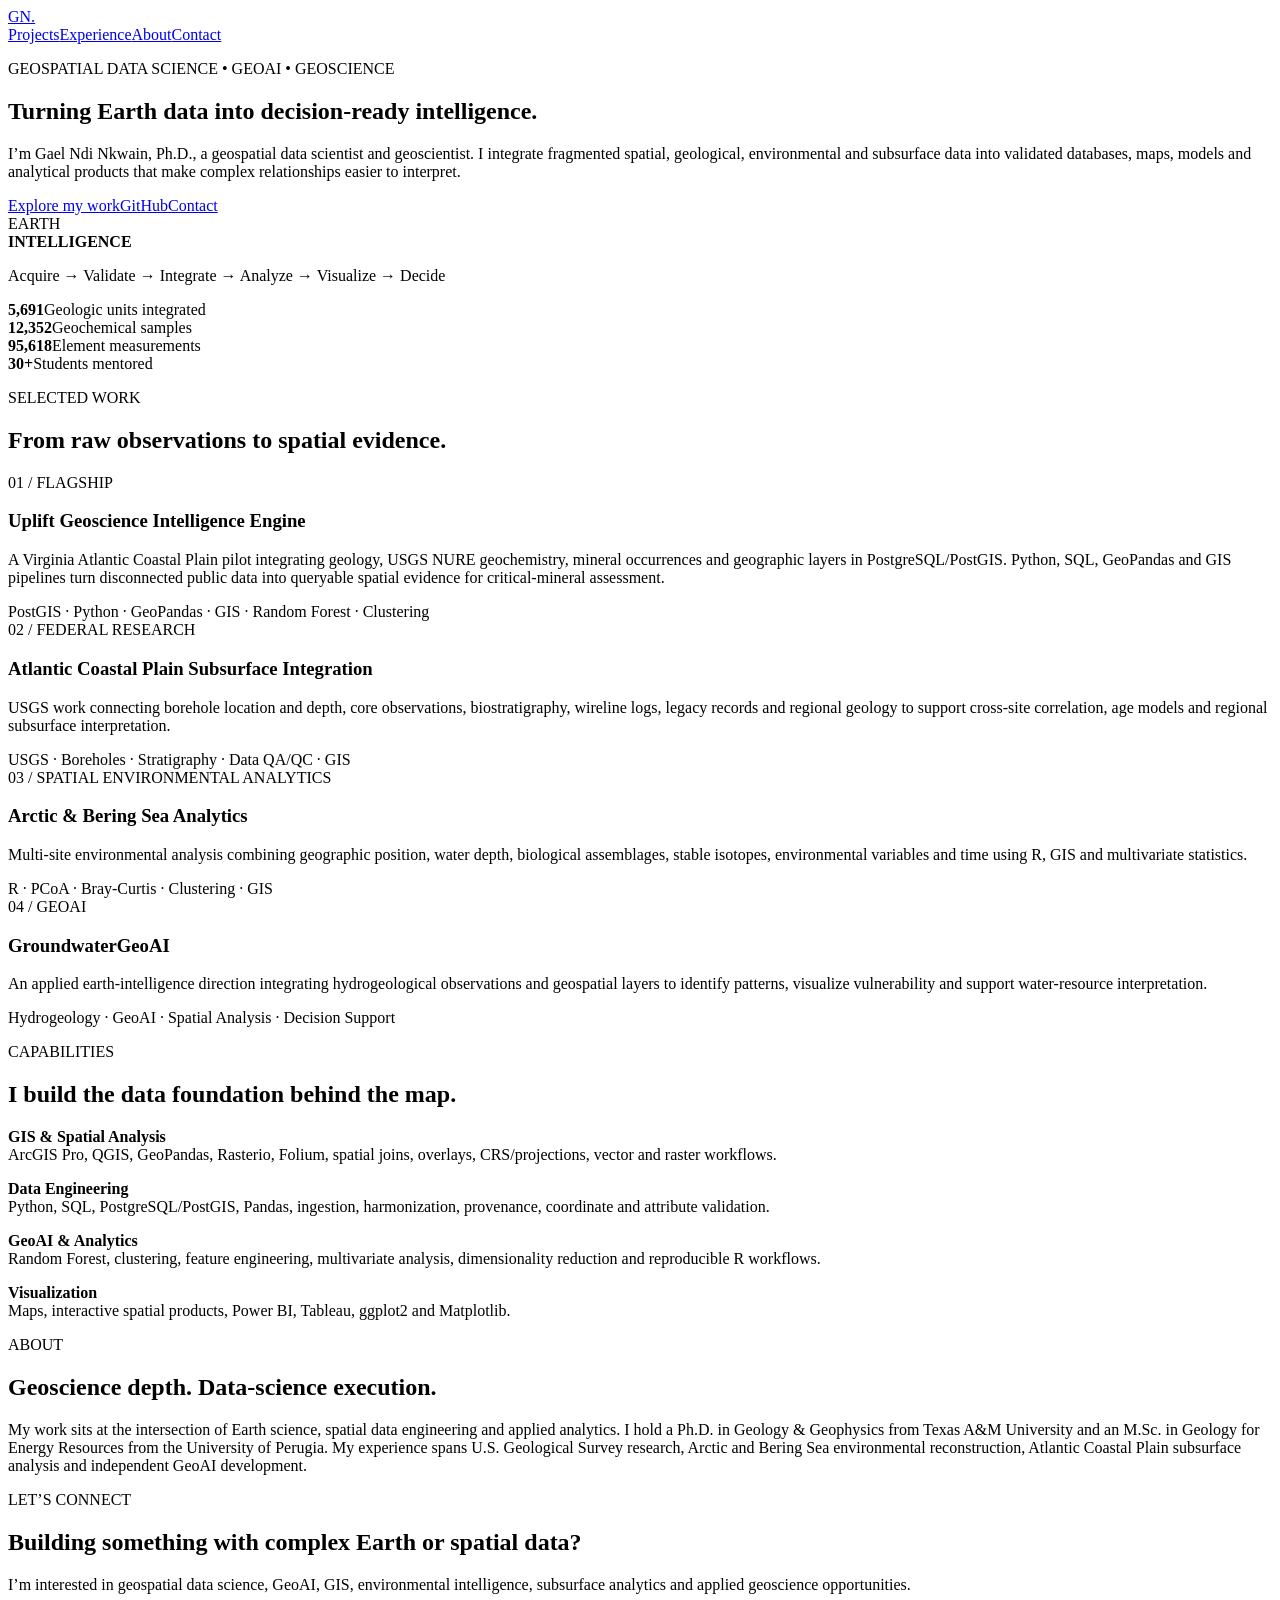
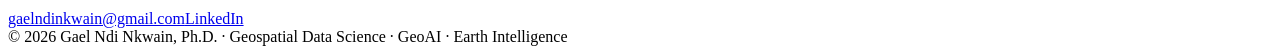
==== index.html @ 8b951610 "Build initial professional portfolio homepage" ====
<!doctype html>
<html lang="en">
<head>
<meta charset="utf-8"><meta name="viewport" content="width=device-width,initial-scale=1">
<title>Gael Ndi Nkwain, Ph.D. | Geospatial Data Science & GeoAI</title>
<meta name="description" content="Professional portfolio of Gael Ndi Nkwain, Ph.D.—Geospatial Data Science, GeoAI, GIS, Geoscience and Earth Intelligence.">
<link rel="stylesheet" href="styles.css">
</head>
<body>
<header class="nav"><a class="brand" href="#top">GN.</a><nav><a href="#projects">Projects</a><a href="#experience">Experience</a><a href="#about">About</a><a href="#contact">Contact</a></nav></header>
<main id="top">
<section class="hero">
<div><p class="eyebrow">GEOSPATIAL DATA SCIENCE • GEOAI • GEOSCIENCE</p><h1>Turning Earth data into <span>decision-ready intelligence.</span></h1>
<p class="lede">I’m Gael Ndi Nkwain, Ph.D., a geospatial data scientist and geoscientist. I integrate fragmented spatial, geological, environmental and subsurface data into validated databases, maps, models and analytical products that make complex relationships easier to interpret.</p>
<div class="actions"><a class="btn primary" href="#projects">Explore my work</a><a class="btn" href="https://github.com/gaelndinkwain-lab">GitHub</a><a class="btn" href="#contact">Contact</a></div></div>
<div class="pipeline"><div class="globe">EARTH<br><b>INTELLIGENCE</b></div><p>Acquire → Validate → Integrate → Analyze → Visualize → Decide</p></div>
</section>
<section class="metrics"><div><strong>5,691</strong><span>Geologic units integrated</span></div><div><strong>12,352</strong><span>Geochemical samples</span></div><div><strong>95,618</strong><span>Element measurements</span></div><div><strong>30+</strong><span>Students mentored</span></div></section>
<section id="projects"><p class="eyebrow">SELECTED WORK</p><h2>From raw observations to spatial evidence.</h2>
<div class="grid">
<article class="card featured"><span>01 / FLAGSHIP</span><h3>Uplift Geoscience Intelligence Engine</h3><p>A Virginia Atlantic Coastal Plain pilot integrating geology, USGS NURE geochemistry, mineral occurrences and geographic layers in PostgreSQL/PostGIS. Python, SQL, GeoPandas and GIS pipelines turn disconnected public data into queryable spatial evidence for critical-mineral assessment.</p><div class="tags">PostGIS · Python · GeoPandas · GIS · Random Forest · Clustering</div></article>
<article class="card"><span>02 / FEDERAL RESEARCH</span><h3>Atlantic Coastal Plain Subsurface Integration</h3><p>USGS work connecting borehole location and depth, core observations, biostratigraphy, wireline logs, legacy records and regional geology to support cross-site correlation, age models and regional subsurface interpretation.</p><div class="tags">USGS · Boreholes · Stratigraphy · Data QA/QC · GIS</div></article>
<article class="card"><span>03 / SPATIAL ENVIRONMENTAL ANALYTICS</span><h3>Arctic & Bering Sea Analytics</h3><p>Multi-site environmental analysis combining geographic position, water depth, biological assemblages, stable isotopes, environmental variables and time using R, GIS and multivariate statistics.</p><div class="tags">R · PCoA · Bray-Curtis · Clustering · GIS</div></article>
<article class="card"><span>04 / GEOAI</span><h3>GroundwaterGeoAI</h3><p>An applied earth-intelligence direction integrating hydrogeological observations and geospatial layers to identify patterns, visualize vulnerability and support water-resource interpretation.</p><div class="tags">Hydrogeology · GeoAI · Spatial Analysis · Decision Support</div></article>
</div></section>
<section id="experience" class="split"><div><p class="eyebrow">CAPABILITIES</p><h2>I build the data foundation behind the map.</h2></div><div class="capabilities"><p><b>GIS & Spatial Analysis</b><br>ArcGIS Pro, QGIS, GeoPandas, Rasterio, Folium, spatial joins, overlays, CRS/projections, vector and raster workflows.</p><p><b>Data Engineering</b><br>Python, SQL, PostgreSQL/PostGIS, Pandas, ingestion, harmonization, provenance, coordinate and attribute validation.</p><p><b>GeoAI & Analytics</b><br>Random Forest, clustering, feature engineering, multivariate analysis, dimensionality reduction and reproducible R workflows.</p><p><b>Visualization</b><br>Maps, interactive spatial products, Power BI, Tableau, ggplot2 and Matplotlib.</p></div></section>
<section id="about" class="about"><p class="eyebrow">ABOUT</p><h2>Geoscience depth. Data-science execution.</h2><p>My work sits at the intersection of Earth science, spatial data engineering and applied analytics. I hold a Ph.D. in Geology & Geophysics from Texas A&M University and an M.Sc. in Geology for Energy Resources from the University of Perugia. My experience spans U.S. Geological Survey research, Arctic and Bering Sea environmental reconstruction, Atlantic Coastal Plain subsurface analysis and independent GeoAI development.</p></section>
<section id="contact" class="contact"><p class="eyebrow">LET’S CONNECT</p><h2>Building something with complex Earth or spatial data?</h2><p>I’m interested in geospatial data science, GeoAI, GIS, environmental intelligence, subsurface analytics and applied geoscience opportunities.</p><div class="actions"><a class="btn primary" href="mailto:gaelndinkwain@gmail.com">gaelndinkwain@gmail.com</a><a class="btn" href="https://www.linkedin.com/in/gael-ndi-nkwain-066335a4">LinkedIn</a></div></section>
</main>
<footer>© 2026 Gael Ndi Nkwain, Ph.D. · Geospatial Data Science · GeoAI · Earth Intelligence</footer>
</body></html>
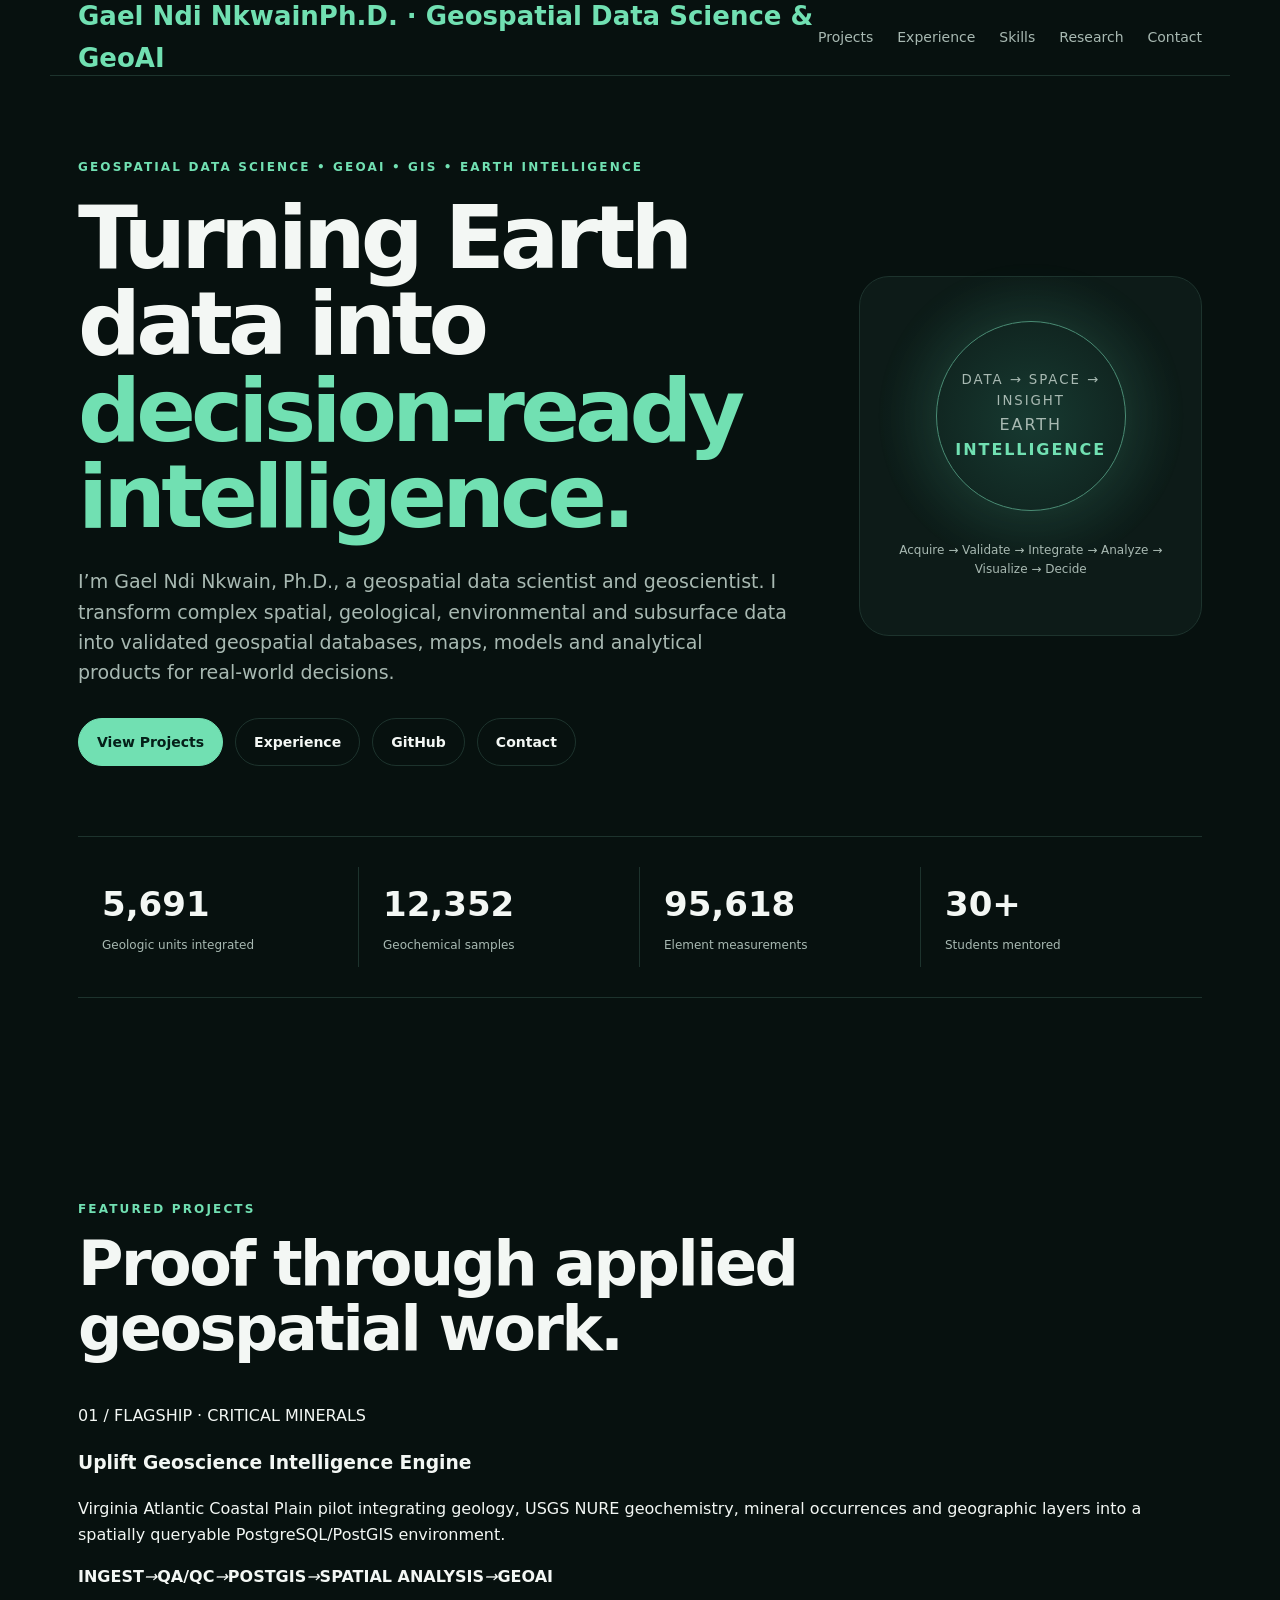
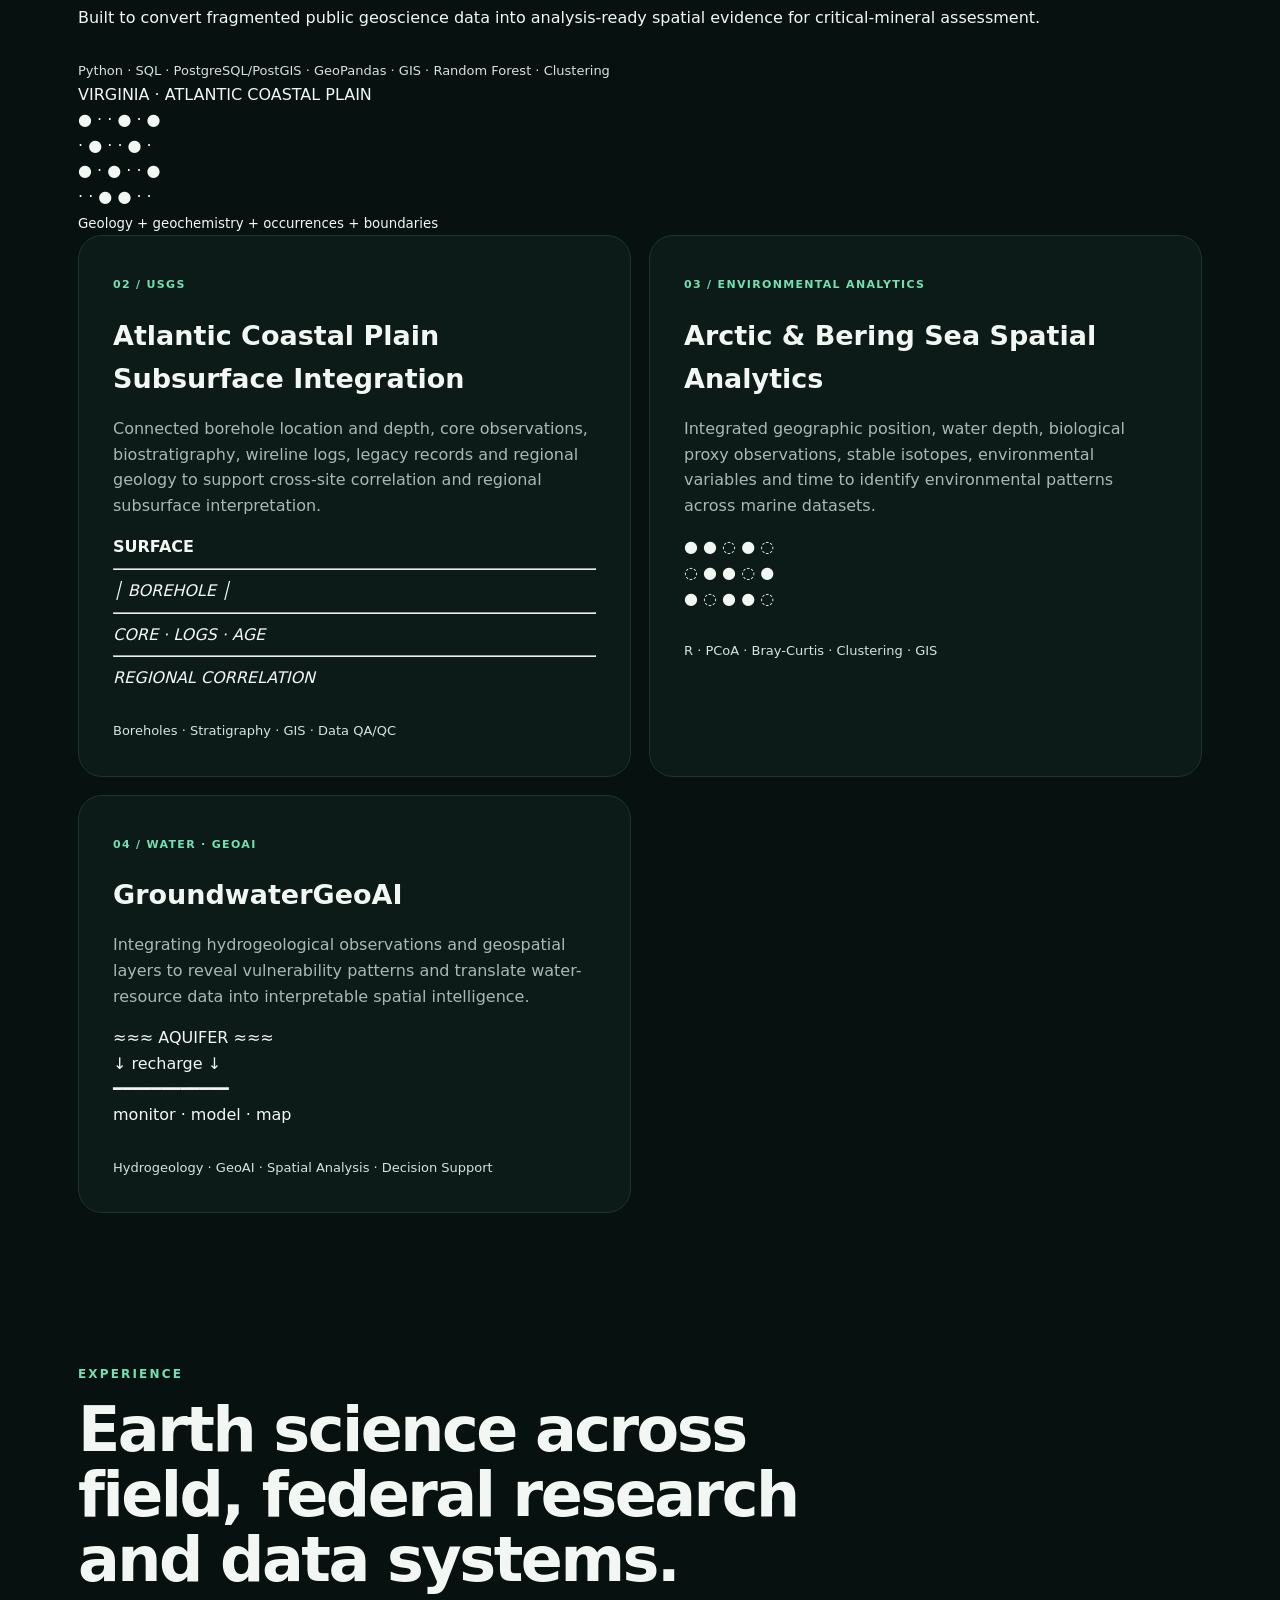
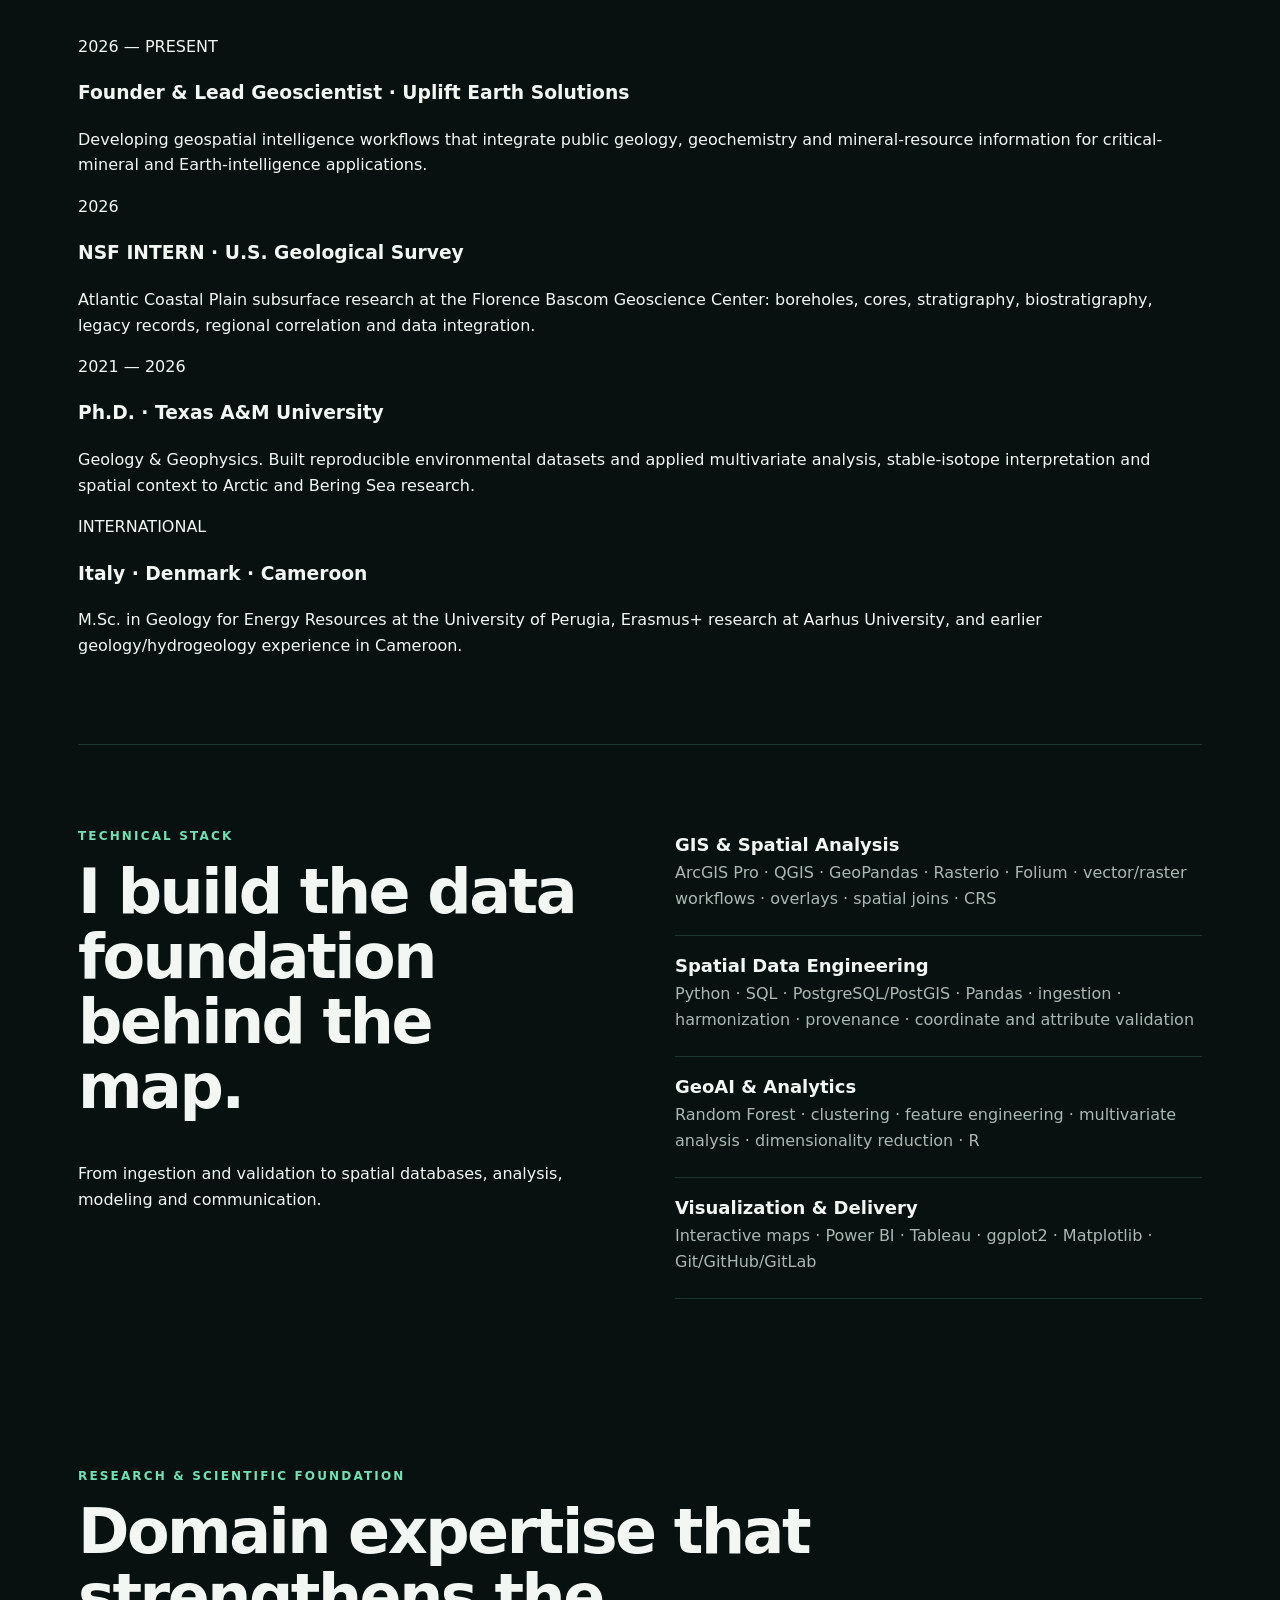
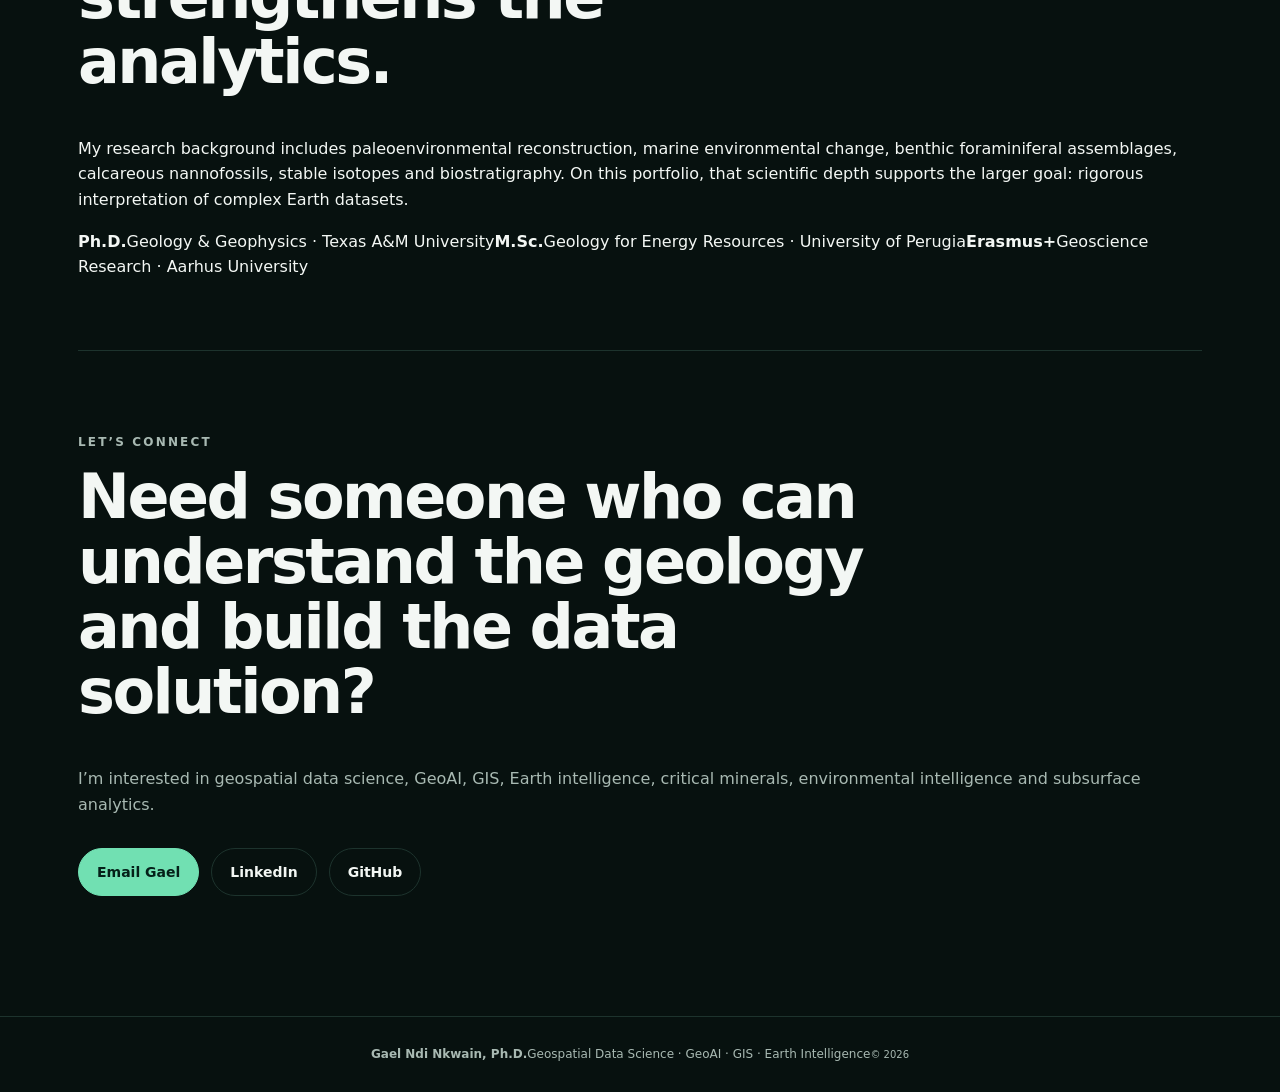
==== commit 3416548e: "Upgrade portfolio with project proof, experience and research sections" ====
--- a/index.html
+++ b/index.html
@@ -3,29 +3,51 @@
 <head>
 <meta charset="utf-8"><meta name="viewport" content="width=device-width,initial-scale=1">
 <title>Gael Ndi Nkwain, Ph.D. | Geospatial Data Science & GeoAI</title>
-<meta name="description" content="Professional portfolio of Gael Ndi Nkwain, Ph.D.—Geospatial Data Science, GeoAI, GIS, Geoscience and Earth Intelligence.">
+<meta name="description" content="Gael Ndi Nkwain, Ph.D. — Geospatial Data Scientist and Geoscientist building GeoAI, GIS, spatial data engineering and Earth-intelligence solutions.">
 <link rel="stylesheet" href="styles.css">
 </head>
 <body>
-<header class="nav"><a class="brand" href="#top">GN.</a><nav><a href="#projects">Projects</a><a href="#experience">Experience</a><a href="#about">About</a><a href="#contact">Contact</a></nav></header>
+<header class="nav">
+<a class="brand" href="#top"><b>Gael Ndi Nkwain</b><span>Ph.D. · Geospatial Data Science & GeoAI</span></a>
+<nav><a href="#projects">Projects</a><a href="#experience">Experience</a><a href="#stack">Skills</a><a href="#research">Research</a><a href="#contact">Contact</a></nav>
+</header>
 <main id="top">
 <section class="hero">
-<div><p class="eyebrow">GEOSPATIAL DATA SCIENCE • GEOAI • GEOSCIENCE</p><h1>Turning Earth data into <span>decision-ready intelligence.</span></h1>
-<p class="lede">I’m Gael Ndi Nkwain, Ph.D., a geospatial data scientist and geoscientist. I integrate fragmented spatial, geological, environmental and subsurface data into validated databases, maps, models and analytical products that make complex relationships easier to interpret.</p>
-<div class="actions"><a class="btn primary" href="#projects">Explore my work</a><a class="btn" href="https://github.com/gaelndinkwain-lab">GitHub</a><a class="btn" href="#contact">Contact</a></div></div>
-<div class="pipeline"><div class="globe">EARTH<br><b>INTELLIGENCE</b></div><p>Acquire → Validate → Integrate → Analyze → Visualize → Decide</p></div>
+<div><p class="eyebrow">GEOSPATIAL DATA SCIENCE • GEOAI • GIS • EARTH INTELLIGENCE</p>
+<h1>Turning Earth data into <span>decision-ready intelligence.</span></h1>
+<p class="lede">I’m Gael Ndi Nkwain, Ph.D., a geospatial data scientist and geoscientist. I transform complex spatial, geological, environmental and subsurface data into validated geospatial databases, maps, models and analytical products for real-world decisions.</p>
+<div class="actions"><a class="btn primary" href="#projects">View Projects</a><a class="btn" href="#experience">Experience</a><a class="btn" href="https://github.com/gaelndinkwain-lab">GitHub</a><a class="btn" href="#contact">Contact</a></div>
+</div>
+<div class="pipeline"><div class="globe"><small>DATA → SPACE → INSIGHT</small>EARTH<br><b>INTELLIGENCE</b></div><p>Acquire → Validate → Integrate → Analyze → Visualize → Decide</p></div>
 </section>
 <section class="metrics"><div><strong>5,691</strong><span>Geologic units integrated</span></div><div><strong>12,352</strong><span>Geochemical samples</span></div><div><strong>95,618</strong><span>Element measurements</span></div><div><strong>30+</strong><span>Students mentored</span></div></section>
-<section id="projects"><p class="eyebrow">SELECTED WORK</p><h2>From raw observations to spatial evidence.</h2>
-<div class="grid">
-<article class="card featured"><span>01 / FLAGSHIP</span><h3>Uplift Geoscience Intelligence Engine</h3><p>A Virginia Atlantic Coastal Plain pilot integrating geology, USGS NURE geochemistry, mineral occurrences and geographic layers in PostgreSQL/PostGIS. Python, SQL, GeoPandas and GIS pipelines turn disconnected public data into queryable spatial evidence for critical-mineral assessment.</p><div class="tags">PostGIS · Python · GeoPandas · GIS · Random Forest · Clustering</div></article>
-<article class="card"><span>02 / FEDERAL RESEARCH</span><h3>Atlantic Coastal Plain Subsurface Integration</h3><p>USGS work connecting borehole location and depth, core observations, biostratigraphy, wireline logs, legacy records and regional geology to support cross-site correlation, age models and regional subsurface interpretation.</p><div class="tags">USGS · Boreholes · Stratigraphy · Data QA/QC · GIS</div></article>
-<article class="card"><span>03 / SPATIAL ENVIRONMENTAL ANALYTICS</span><h3>Arctic & Bering Sea Analytics</h3><p>Multi-site environmental analysis combining geographic position, water depth, biological assemblages, stable isotopes, environmental variables and time using R, GIS and multivariate statistics.</p><div class="tags">R · PCoA · Bray-Curtis · Clustering · GIS</div></article>
-<article class="card"><span>04 / GEOAI</span><h3>GroundwaterGeoAI</h3><p>An applied earth-intelligence direction integrating hydrogeological observations and geospatial layers to identify patterns, visualize vulnerability and support water-resource interpretation.</p><div class="tags">Hydrogeology · GeoAI · Spatial Analysis · Decision Support</div></article>
+
+<section id="projects"><p class="eyebrow">FEATURED PROJECTS</p><h2>Proof through applied geospatial work.</h2>
+<div class="project feature"><div class="project-copy"><span class="kicker">01 / FLAGSHIP · CRITICAL MINERALS</span><h3>Uplift Geoscience Intelligence Engine</h3><p>Virginia Atlantic Coastal Plain pilot integrating geology, USGS NURE geochemistry, mineral occurrences and geographic layers into a spatially queryable PostgreSQL/PostGIS environment.</p><div class="workflow"><b>INGEST</b><i>→</i><b>QA/QC</b><i>→</i><b>POSTGIS</b><i>→</i><b>SPATIAL ANALYSIS</b><i>→</i><b>GEOAI</b></div><p class="impact">Built to convert fragmented public geoscience data into analysis-ready spatial evidence for critical-mineral assessment.</p><div class="tags">Python · SQL · PostgreSQL/PostGIS · GeoPandas · GIS · Random Forest · Clustering</div></div><div class="mapmock"><span>VIRGINIA · ATLANTIC COASTAL PLAIN</span><div class="mapgrid"></div><div class="points">● · · ● · ●<br>· ● · · ● ·<br>● · ● · · ●<br>· · ● ● · ·</div><small>Geology + geochemistry + occurrences + boundaries</small></div></div>
+
+<div class="grid three">
+<article class="card"><span>02 / USGS</span><h3>Atlantic Coastal Plain Subsurface Integration</h3><p>Connected borehole location and depth, core observations, biostratigraphy, wireline logs, legacy records and regional geology to support cross-site correlation and regional subsurface interpretation.</p><div class="mini-viz"><b>SURFACE</b><hr><em>│ BOREHOLE │</em><hr><em>CORE · LOGS · AGE</em><hr><em>REGIONAL CORRELATION</em></div><div class="tags">Boreholes · Stratigraphy · GIS · Data QA/QC</div></article>
+<article class="card"><span>03 / ENVIRONMENTAL ANALYTICS</span><h3>Arctic & Bering Sea Spatial Analytics</h3><p>Integrated geographic position, water depth, biological proxy observations, stable isotopes, environmental variables and time to identify environmental patterns across marine datasets.</p><div class="mini-viz dots">● ● ◌ ● ◌<br>◌ ● ● ◌ ●<br>● ◌ ● ● ◌</div><div class="tags">R · PCoA · Bray-Curtis · Clustering · GIS</div></article>
+<article class="card"><span>04 / WATER · GEOAI</span><h3>GroundwaterGeoAI</h3><p>Integrating hydrogeological observations and geospatial layers to reveal vulnerability patterns and translate water-resource data into interpretable spatial intelligence.</p><div class="mini-viz waves">≈≈≈ AQUIFER ≈≈≈<br>↓ recharge ↓<br>━━━━━━━━━━━━<br>monitor · model · map</div><div class="tags">Hydrogeology · GeoAI · Spatial Analysis · Decision Support</div></article>
 </div></section>
-<section id="experience" class="split"><div><p class="eyebrow">CAPABILITIES</p><h2>I build the data foundation behind the map.</h2></div><div class="capabilities"><p><b>GIS & Spatial Analysis</b><br>ArcGIS Pro, QGIS, GeoPandas, Rasterio, Folium, spatial joins, overlays, CRS/projections, vector and raster workflows.</p><p><b>Data Engineering</b><br>Python, SQL, PostgreSQL/PostGIS, Pandas, ingestion, harmonization, provenance, coordinate and attribute validation.</p><p><b>GeoAI & Analytics</b><br>Random Forest, clustering, feature engineering, multivariate analysis, dimensionality reduction and reproducible R workflows.</p><p><b>Visualization</b><br>Maps, interactive spatial products, Power BI, Tableau, ggplot2 and Matplotlib.</p></div></section>
-<section id="about" class="about"><p class="eyebrow">ABOUT</p><h2>Geoscience depth. Data-science execution.</h2><p>My work sits at the intersection of Earth science, spatial data engineering and applied analytics. I hold a Ph.D. in Geology & Geophysics from Texas A&M University and an M.Sc. in Geology for Energy Resources from the University of Perugia. My experience spans U.S. Geological Survey research, Arctic and Bering Sea environmental reconstruction, Atlantic Coastal Plain subsurface analysis and independent GeoAI development.</p></section>
-<section id="contact" class="contact"><p class="eyebrow">LET’S CONNECT</p><h2>Building something with complex Earth or spatial data?</h2><p>I’m interested in geospatial data science, GeoAI, GIS, environmental intelligence, subsurface analytics and applied geoscience opportunities.</p><div class="actions"><a class="btn primary" href="mailto:gaelndinkwain@gmail.com">gaelndinkwain@gmail.com</a><a class="btn" href="https://www.linkedin.com/in/gael-ndi-nkwain-066335a4">LinkedIn</a></div></section>
+
+<section id="experience" class="experience"><p class="eyebrow">EXPERIENCE</p><h2>Earth science across field, federal research and data systems.</h2>
+<div class="timeline">
+<article><time>2026 — PRESENT</time><div><h3>Founder & Lead Geoscientist · Uplift Earth Solutions</h3><p>Developing geospatial intelligence workflows that integrate public geology, geochemistry and mineral-resource information for critical-mineral and Earth-intelligence applications.</p></div></article>
+<article><time>2026</time><div><h3>NSF INTERN · U.S. Geological Survey</h3><p>Atlantic Coastal Plain subsurface research at the Florence Bascom Geoscience Center: boreholes, cores, stratigraphy, biostratigraphy, legacy records, regional correlation and data integration.</p></div></article>
+<article><time>2021 — 2026</time><div><h3>Ph.D. · Texas A&M University</h3><p>Geology & Geophysics. Built reproducible environmental datasets and applied multivariate analysis, stable-isotope interpretation and spatial context to Arctic and Bering Sea research.</p></div></article>
+<article><time>INTERNATIONAL</time><div><h3>Italy · Denmark · Cameroon</h3><p>M.Sc. in Geology for Energy Resources at the University of Perugia, Erasmus+ research at Aarhus University, and earlier geology/hydrogeology experience in Cameroon.</p></div></article>
+</div></section>
+
+<section id="stack" class="split"><div><p class="eyebrow">TECHNICAL STACK</p><h2>I build the data foundation behind the map.</h2><p class="section-lede">From ingestion and validation to spatial databases, analysis, modeling and communication.</p></div><div class="capabilities">
+<p><b>GIS & Spatial Analysis</b><br>ArcGIS Pro · QGIS · GeoPandas · Rasterio · Folium · vector/raster workflows · overlays · spatial joins · CRS</p>
+<p><b>Spatial Data Engineering</b><br>Python · SQL · PostgreSQL/PostGIS · Pandas · ingestion · harmonization · provenance · coordinate and attribute validation</p>
+<p><b>GeoAI & Analytics</b><br>Random Forest · clustering · feature engineering · multivariate analysis · dimensionality reduction · R</p>
+<p><b>Visualization & Delivery</b><br>Interactive maps · Power BI · Tableau · ggplot2 · Matplotlib · Git/GitHub/GitLab</p></div></section>
+
+<section id="research" class="research"><p class="eyebrow">RESEARCH & SCIENTIFIC FOUNDATION</p><h2>Domain expertise that strengthens the analytics.</h2><div class="research-grid"><p>My research background includes paleoenvironmental reconstruction, marine environmental change, benthic foraminiferal assemblages, calcareous nannofossils, stable isotopes and biostratigraphy. On this portfolio, that scientific depth supports the larger goal: rigorous interpretation of complex Earth datasets.</p><div class="degrees"><b>Ph.D.</b><span>Geology & Geophysics · Texas A&M University</span><b>M.Sc.</b><span>Geology for Energy Resources · University of Perugia</span><b>Erasmus+</b><span>Geoscience Research · Aarhus University</span></div></div></section>
+
+<section id="contact" class="contact"><p class="eyebrow">LET’S CONNECT</p><h2>Need someone who can understand the geology and build the data solution?</h2><p>I’m interested in geospatial data science, GeoAI, GIS, Earth intelligence, critical minerals, environmental intelligence and subsurface analytics.</p><div class="actions"><a class="btn primary" href="mailto:gaelndinkwain@gmail.com">Email Gael</a><a class="btn" href="https://www.linkedin.com/in/gael-ndi-nkwain-066335a4">LinkedIn</a><a class="btn" href="https://github.com/gaelndinkwain-lab">GitHub</a></div></section>
 </main>
-<footer>© 2026 Gael Ndi Nkwain, Ph.D. · Geospatial Data Science · GeoAI · Earth Intelligence</footer>
+<footer><b>Gael Ndi Nkwain, Ph.D.</b><span>Geospatial Data Science · GeoAI · GIS · Earth Intelligence</span><small>© 2026</small></footer>
 </body></html>
--- a/styles.css
+++ b/styles.css
@@ -0,0 +1 @@
+:root{--bg:#07110f;--panel:#0d1b18;--ink:#f3f7f4;--muted:#a8b9b2;--accent:#71e0b2;--line:#1d332d;--max:1180px}*{box-sizing:border-box}html{scroll-behavior:smooth}body{margin:0;background:var(--bg);color:var(--ink);font-family:Inter,ui-sans-serif,system-ui,-apple-system,BlinkMacSystemFont,"Segoe UI",sans-serif;line-height:1.6}.nav{height:76px;display:flex;align-items:center;justify-content:space-between;max-width:var(--max);margin:auto;padding:0 28px;border-bottom:1px solid var(--line)}.brand{font-size:26px;font-weight:900;color:var(--accent);text-decoration:none}.nav nav{display:flex;gap:24px}.nav nav a{color:var(--muted);text-decoration:none;font-size:14px}.nav nav a:hover{color:var(--ink)}main{max-width:var(--max);margin:auto;padding:0 28px}.hero{min-height:650px;display:grid;grid-template-columns:1.35fr .65fr;gap:70px;align-items:center}.eyebrow{color:var(--accent);font-size:12px;letter-spacing:.18em;font-weight:800}.hero h1{font-size:clamp(48px,7vw,88px);line-height:.98;letter-spacing:-.055em;margin:18px 0 26px;max-width:900px}.hero h1 span{color:var(--accent)}.lede{color:var(--muted);font-size:19px;max-width:760px}.actions{display:flex;gap:12px;flex-wrap:wrap;margin-top:30px}.btn{border:1px solid var(--line);padding:12px 18px;border-radius:999px;color:var(--ink);text-decoration:none;font-weight:700;font-size:14px}.primary{background:var(--accent);color:#052019;border-color:var(--accent)}.pipeline{background:radial-gradient(circle at 50% 40%,#173a31,var(--panel) 55%);border:1px solid var(--line);border-radius:30px;min-height:360px;display:flex;flex-direction:column;justify-content:center;align-items:center;text-align:center;padding:28px}.globe{width:190px;height:190px;border:1px solid #4b8d75;border-radius:50%;display:flex;flex-direction:column;justify-content:center;letter-spacing:.12em;color:var(--muted);box-shadow:0 0 70px rgba(113,224,178,.12)}.globe b{color:var(--accent)}.pipeline p{font-size:12px;color:var(--muted);margin-top:30px}.metrics{display:grid;grid-template-columns:repeat(4,1fr);border-top:1px solid var(--line);border-bottom:1px solid var(--line);padding:30px 0;margin-bottom:120px}.metrics div{padding:10px 24px;border-right:1px solid var(--line)}.metrics div:last-child{border:0}.metrics strong{display:block;font-size:34px}.metrics span{font-size:12px;color:var(--muted)}section{padding:70px 0}h2{font-size:clamp(36px,5vw,62px);line-height:1.05;letter-spacing:-.04em;max-width:850px;margin:12px 0 42px}.grid{display:grid;grid-template-columns:repeat(2,1fr);gap:18px}.card{background:var(--panel);border:1px solid var(--line);border-radius:24px;padding:34px;min-height:300px}.card.featured{grid-column:span 2;background:linear-gradient(120deg,#10251f,#0d1b18)}.card span{color:var(--accent);font-size:11px;letter-spacing:.12em;font-weight:800}.card h3{font-size:27px;margin:18px 0 14px}.card p,.about p,.contact p,.capabilities p{color:var(--muted)}.tags{margin-top:30px;color:#d3e4dd;font-size:13px}.split{display:grid;grid-template-columns:1fr 1fr;gap:70px;border-top:1px solid var(--line)}.capabilities p{padding-bottom:24px;border-bottom:1px solid var(--line)}.capabilities b{color:var(--ink);font-size:18px}.about{max-width:900px}.about>p:last-child{font-size:20px}.contact{border-top:1px solid var(--line);padding-bottom:120px}footer{border-top:1px solid var(--line);padding:28px;text-align:center;color:var(--muted);font-size:12px}@media(max-width:800px){.nav nav{gap:12px}.nav nav a:nth-child(3){display:none}.hero{grid-template-columns:1fr;padding:70px 0}.pipeline{min-height:280px}.metrics{grid-template-columns:1fr 1fr}.metrics div{border-bottom:1px solid var(--line)}.grid,.split{grid-template-columns:1fr}.card.featured{grid-column:span 1}h2{font-size:40px}}
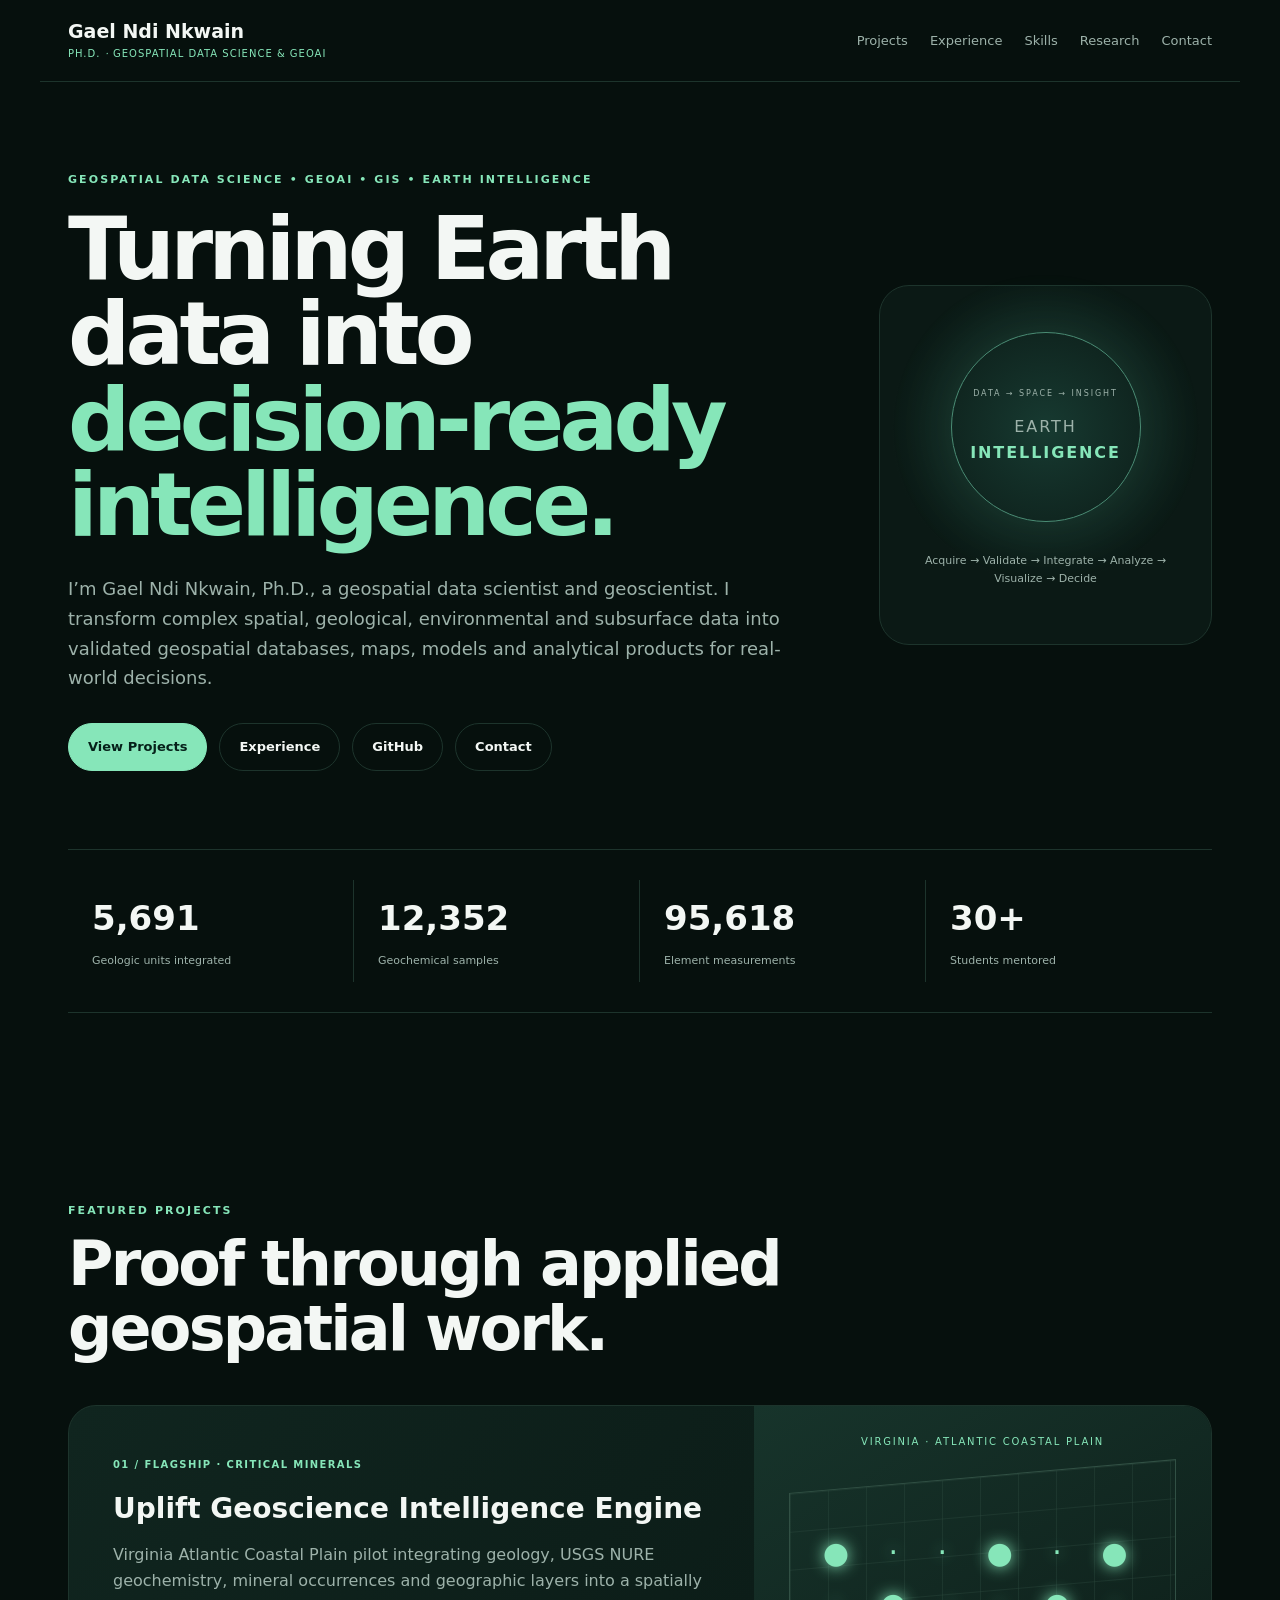
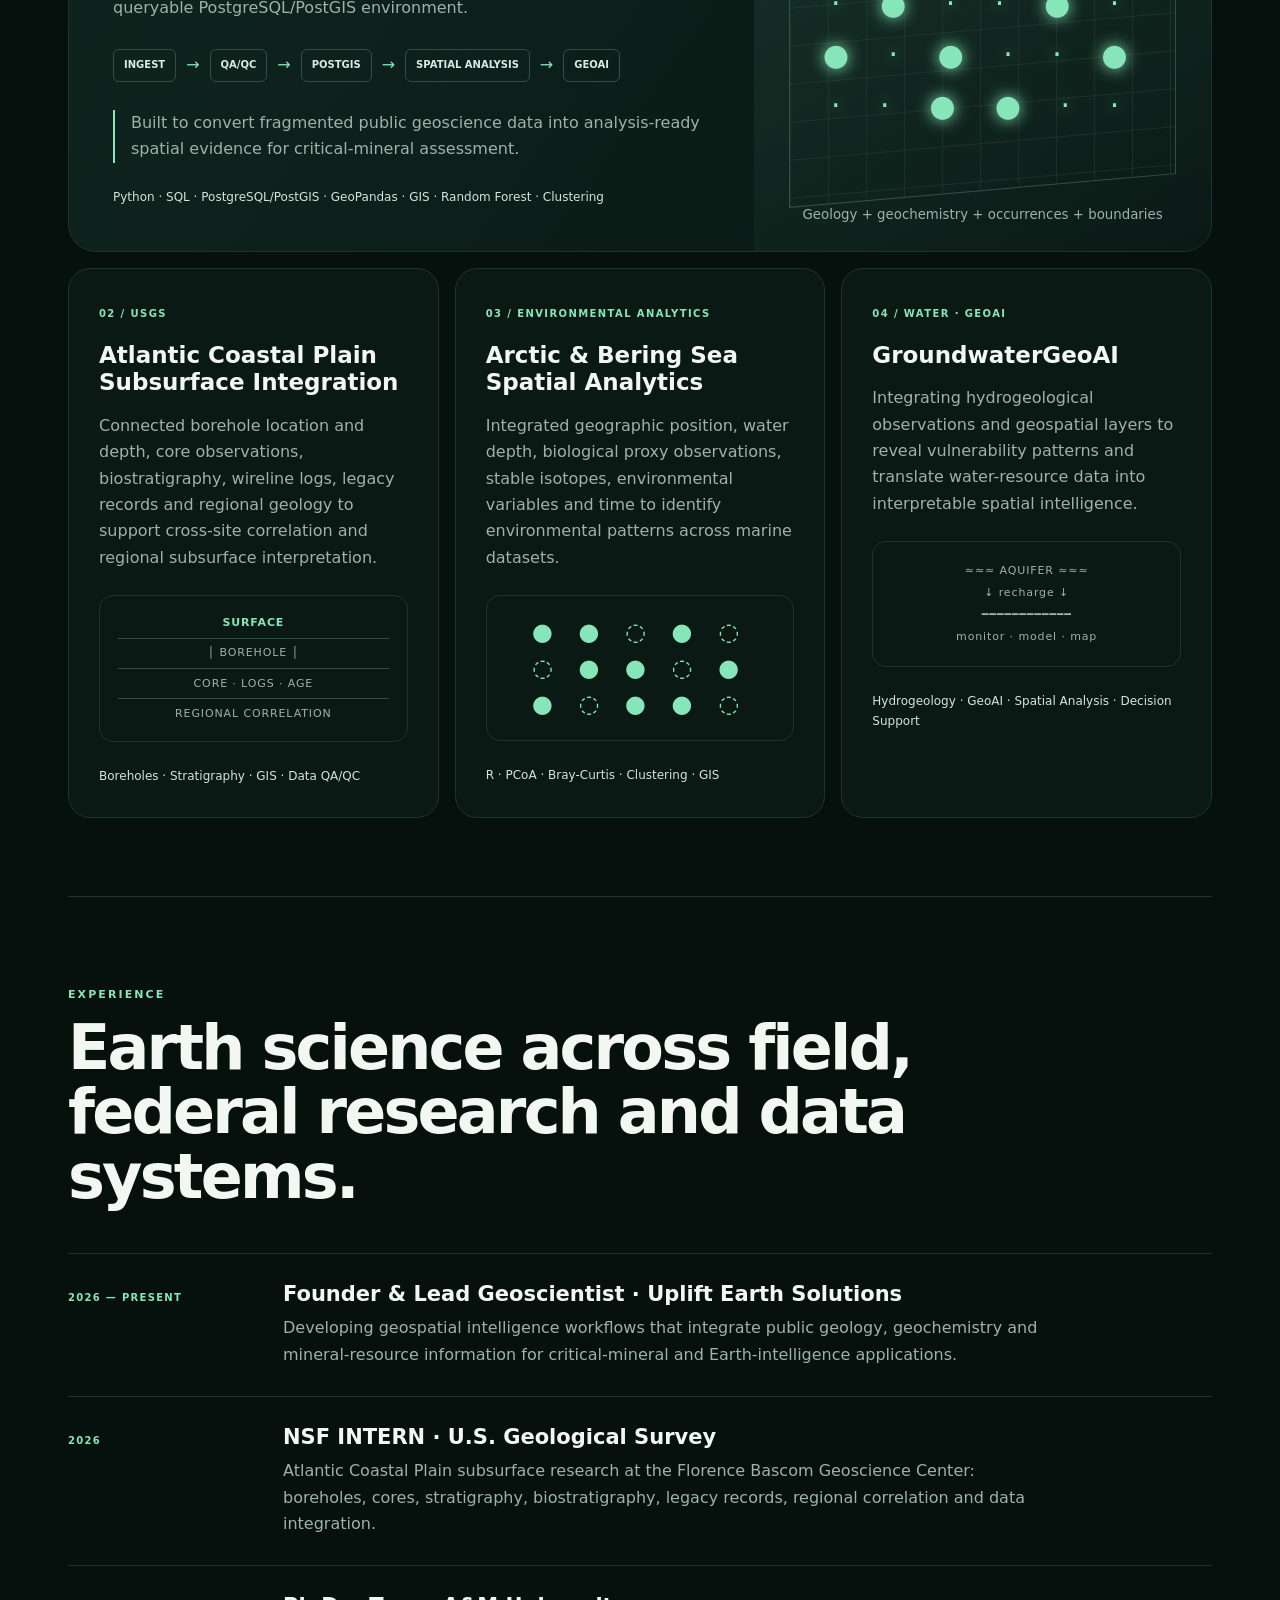
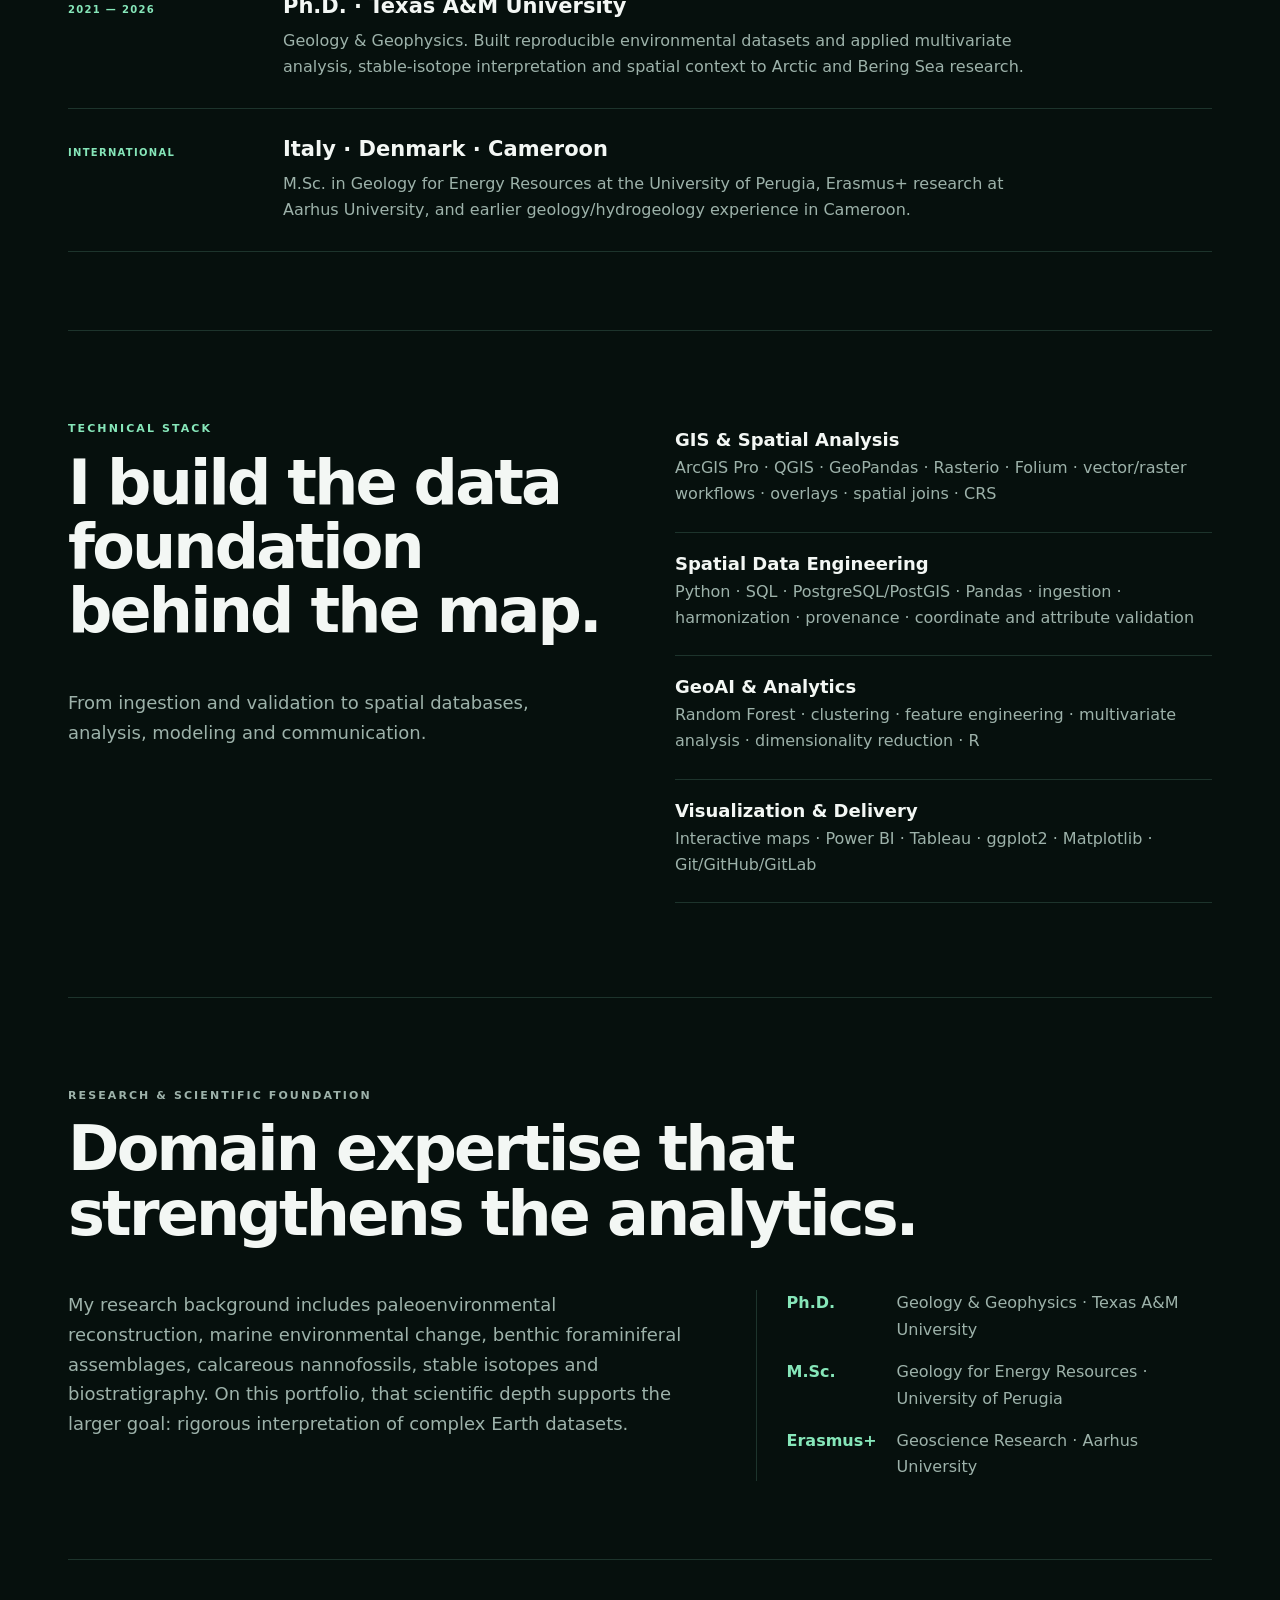
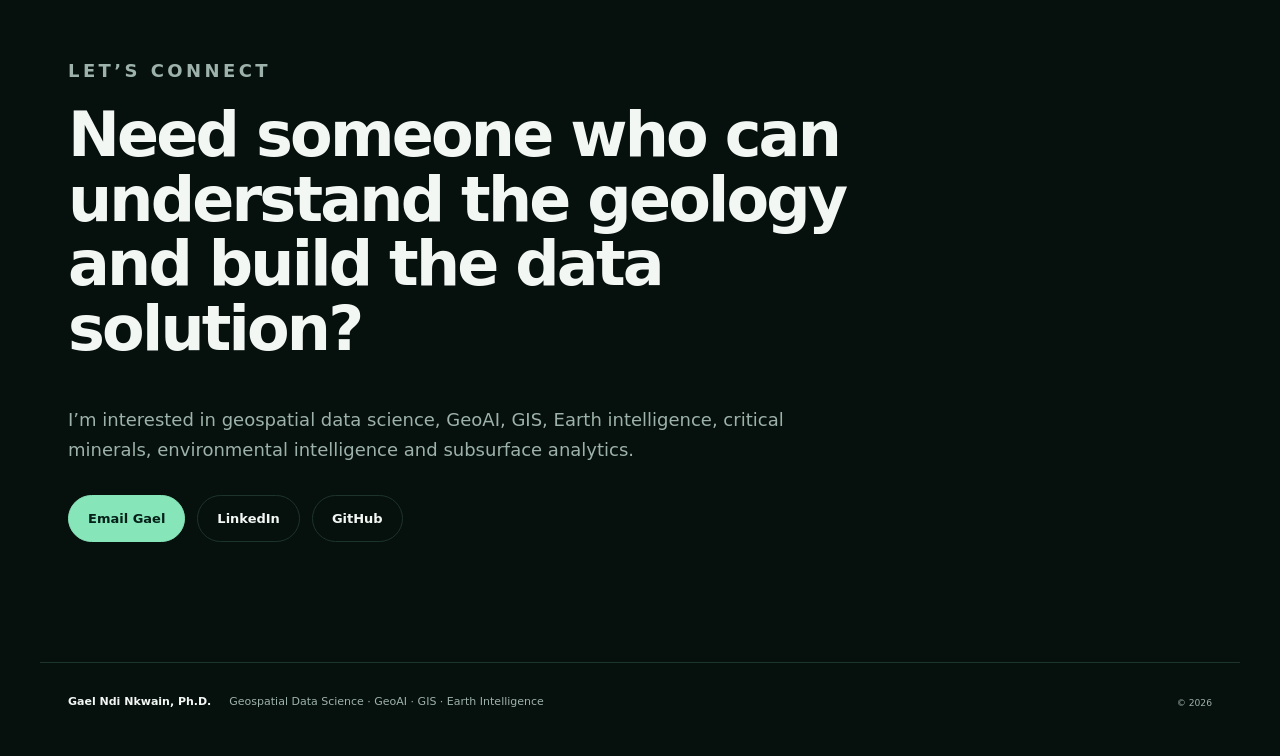
==== commit c8c7935d: "Fix portfolio header name and credential spacing" ====
--- a/index.html
+++ b/index.html
@@ -8,7 +8,7 @@
 </head>
 <body>
 <header class="nav">
-<a class="brand" href="#top"><b>Gael Ndi Nkwain</b><span>Ph.D. · Geospatial Data Science & GeoAI</span></a>
+<a class="brand" href="#top"><b>Gael Ndi Nkwain</b><span>Ph.D. <i>·</i> Geospatial Data Science & GeoAI</span></a>
 <nav><a href="#projects">Projects</a><a href="#experience">Experience</a><a href="#stack">Skills</a><a href="#research">Research</a><a href="#contact">Contact</a></nav>
 </header>
 <main id="top">
--- a/styles.css
+++ b/styles.css
@@ -1 +1 @@
-:root{--bg:#07110f;--panel:#0d1b18;--ink:#f3f7f4;--muted:#a8b9b2;--accent:#71e0b2;--line:#1d332d;--max:1180px}*{box-sizing:border-box}html{scroll-behavior:smooth}body{margin:0;background:var(--bg);color:var(--ink);font-family:Inter,ui-sans-serif,system-ui,-apple-system,BlinkMacSystemFont,"Segoe UI",sans-serif;line-height:1.6}.nav{height:76px;display:flex;align-items:center;justify-content:space-between;max-width:var(--max);margin:auto;padding:0 28px;border-bottom:1px solid var(--line)}.brand{font-size:26px;font-weight:900;color:var(--accent);text-decoration:none}.nav nav{display:flex;gap:24px}.nav nav a{color:var(--muted);text-decoration:none;font-size:14px}.nav nav a:hover{color:var(--ink)}main{max-width:var(--max);margin:auto;padding:0 28px}.hero{min-height:650px;display:grid;grid-template-columns:1.35fr .65fr;gap:70px;align-items:center}.eyebrow{color:var(--accent);font-size:12px;letter-spacing:.18em;font-weight:800}.hero h1{font-size:clamp(48px,7vw,88px);line-height:.98;letter-spacing:-.055em;margin:18px 0 26px;max-width:900px}.hero h1 span{color:var(--accent)}.lede{color:var(--muted);font-size:19px;max-width:760px}.actions{display:flex;gap:12px;flex-wrap:wrap;margin-top:30px}.btn{border:1px solid var(--line);padding:12px 18px;border-radius:999px;color:var(--ink);text-decoration:none;font-weight:700;font-size:14px}.primary{background:var(--accent);color:#052019;border-color:var(--accent)}.pipeline{background:radial-gradient(circle at 50% 40%,#173a31,var(--panel) 55%);border:1px solid var(--line);border-radius:30px;min-height:360px;display:flex;flex-direction:column;justify-content:center;align-items:center;text-align:center;padding:28px}.globe{width:190px;height:190px;border:1px solid #4b8d75;border-radius:50%;display:flex;flex-direction:column;justify-content:center;letter-spacing:.12em;color:var(--muted);box-shadow:0 0 70px rgba(113,224,178,.12)}.globe b{color:var(--accent)}.pipeline p{font-size:12px;color:var(--muted);margin-top:30px}.metrics{display:grid;grid-template-columns:repeat(4,1fr);border-top:1px solid var(--line);border-bottom:1px solid var(--line);padding:30px 0;margin-bottom:120px}.metrics div{padding:10px 24px;border-right:1px solid var(--line)}.metrics div:last-child{border:0}.metrics strong{display:block;font-size:34px}.metrics span{font-size:12px;color:var(--muted)}section{padding:70px 0}h2{font-size:clamp(36px,5vw,62px);line-height:1.05;letter-spacing:-.04em;max-width:850px;margin:12px 0 42px}.grid{display:grid;grid-template-columns:repeat(2,1fr);gap:18px}.card{background:var(--panel);border:1px solid var(--line);border-radius:24px;padding:34px;min-height:300px}.card.featured{grid-column:span 2;background:linear-gradient(120deg,#10251f,#0d1b18)}.card span{color:var(--accent);font-size:11px;letter-spacing:.12em;font-weight:800}.card h3{font-size:27px;margin:18px 0 14px}.card p,.about p,.contact p,.capabilities p{color:var(--muted)}.tags{margin-top:30px;color:#d3e4dd;font-size:13px}.split{display:grid;grid-template-columns:1fr 1fr;gap:70px;border-top:1px solid var(--line)}.capabilities p{padding-bottom:24px;border-bottom:1px solid var(--line)}.capabilities b{color:var(--ink);font-size:18px}.about{max-width:900px}.about>p:last-child{font-size:20px}.contact{border-top:1px solid var(--line);padding-bottom:120px}footer{border-top:1px solid var(--line);padding:28px;text-align:center;color:var(--muted);font-size:12px}@media(max-width:800px){.nav nav{gap:12px}.nav nav a:nth-child(3){display:none}.hero{grid-template-columns:1fr;padding:70px 0}.pipeline{min-height:280px}.metrics{grid-template-columns:1fr 1fr}.metrics div{border-bottom:1px solid var(--line)}.grid,.split{grid-template-columns:1fr}.card.featured{grid-column:span 1}h2{font-size:40px}}+:root{--bg:#06100d;--panel:#0b1915;--panel2:#10231d;--ink:#f3f7f4;--muted:#9db2aa;--accent:#86e6b9;--line:#1d342c;--max:1200px}*{box-sizing:border-box}html{scroll-behavior:smooth}body{margin:0;background:var(--bg);color:var(--ink);font-family:Inter,ui-sans-serif,system-ui,-apple-system,BlinkMacSystemFont,"Segoe UI",sans-serif;line-height:1.65}.nav{min-height:82px;display:flex;align-items:center;justify-content:space-between;max-width:var(--max);margin:auto;padding:14px 28px;border-bottom:1px solid var(--line);position:relative;z-index:2}.brand{color:var(--ink);text-decoration:none;display:flex;flex-direction:column;line-height:1.15}.brand b{font-size:19px}.brand span{font-size:10px;color:var(--accent);letter-spacing:.1em;margin-top:5px;text-transform:uppercase}.nav nav{display:flex;gap:22px}.nav nav a{color:var(--muted);text-decoration:none;font-size:13px}.nav nav a:hover{color:var(--accent)}main{max-width:var(--max);margin:auto;padding:0 28px}.hero{min-height:650px;display:grid;grid-template-columns:1.38fr .62fr;gap:70px;align-items:center}.eyebrow{color:var(--accent);font-size:11px;letter-spacing:.19em;font-weight:850}.hero h1{font-size:clamp(50px,6.8vw,88px);line-height:.98;letter-spacing:-.055em;margin:18px 0 26px;max-width:900px}.hero h1 span{color:var(--accent)}.lede,.section-lede{color:var(--muted);font-size:18px;max-width:760px}.actions{display:flex;gap:12px;flex-wrap:wrap;margin-top:30px}.btn{border:1px solid var(--line);padding:12px 19px;border-radius:999px;color:var(--ink);text-decoration:none;font-weight:750;font-size:13px;transition:.2s}.btn:hover{transform:translateY(-2px);border-color:var(--accent)}.primary{background:var(--accent);color:#052019;border-color:var(--accent)}.pipeline{background:radial-gradient(circle at 50% 40%,#173a31,var(--panel) 57%);border:1px solid var(--line);border-radius:30px;min-height:360px;display:flex;flex-direction:column;justify-content:center;align-items:center;text-align:center;padding:28px}.globe{width:190px;height:190px;border:1px solid #4b8d75;border-radius:50%;display:flex;flex-direction:column;justify-content:center;letter-spacing:.12em;color:var(--muted);box-shadow:0 0 70px rgba(113,224,178,.12)}.globe small{font-size:8px;margin-bottom:14px}.globe b{color:var(--accent)}.pipeline p{font-size:11px;color:var(--muted);margin-top:30px}.metrics{display:grid;grid-template-columns:repeat(4,1fr);border-top:1px solid var(--line);border-bottom:1px solid var(--line);padding:30px 0;margin-bottom:100px}.metrics div{padding:10px 24px;border-right:1px solid var(--line)}.metrics div:last-child{border:0}.metrics strong{display:block;font-size:34px}.metrics span{font-size:11px;color:var(--muted)}section{padding:78px 0}h2{font-size:clamp(38px,5vw,62px);line-height:1.04;letter-spacing:-.045em;max-width:880px;margin:12px 0 44px}.project{border:1px solid var(--line);border-radius:28px;background:linear-gradient(125deg,#10251f,#091713);overflow:hidden}.feature{display:grid;grid-template-columns:1.2fr .8fr;min-height:440px}.project-copy{padding:44px}.kicker,.card>span{color:var(--accent);font-size:10px;letter-spacing:.14em;font-weight:850}.project h3,.card h3,.timeline h3{font-size:28px;line-height:1.2;margin:16px 0}.project p,.card p,.timeline p,.research p,.contact p,.capabilities p{color:var(--muted)}.workflow{display:flex;gap:10px;flex-wrap:wrap;align-items:center;margin:28px 0}.workflow b{font-size:10px;padding:7px 10px;border:1px solid #315044;border-radius:6px;color:#d8ebe3}.workflow i{font-style:normal;color:var(--accent)}.impact{border-left:2px solid var(--accent);padding-left:16px}.tags{margin-top:25px;color:#d3e4dd;font-size:12px}.mapmock{position:relative;min-height:440px;background:linear-gradient(150deg,#17342b,#0b1915);display:flex;flex-direction:column;align-items:center;justify-content:center;overflow:hidden;color:var(--accent);text-align:center;padding:30px}.mapmock>span{position:absolute;top:28px;font-size:10px;letter-spacing:.18em}.mapgrid{position:absolute;inset:70px 35px 60px;background-image:linear-gradient(#31504455 1px,transparent 1px),linear-gradient(90deg,#31504455 1px,transparent 1px);background-size:38px 38px;transform:skewY(-5deg);border:1px solid #315044}.points{font-size:30px;line-height:1.7;letter-spacing:15px;z-index:1;text-shadow:0 0 16px #86e6b9}.mapmock small{position:absolute;bottom:25px;color:var(--muted)}.grid.three{display:grid;grid-template-columns:repeat(3,1fr);gap:16px;margin-top:16px}.card{background:var(--panel);border:1px solid var(--line);border-radius:22px;padding:30px;min-height:410px}.card h3{font-size:23px}.mini-viz{margin-top:24px;padding:18px;border:1px solid var(--line);border-radius:14px;text-align:center;color:var(--accent);font-size:11px;letter-spacing:.08em}.mini-viz hr{border:0;border-top:1px solid #315044}.mini-viz em{font-style:normal;color:var(--muted)}.dots{font-size:24px;line-height:1.5;letter-spacing:9px}.waves{line-height:2;color:var(--muted)}.experience{border-top:1px solid var(--line)}.timeline{border-top:1px solid var(--line)}.timeline article{display:grid;grid-template-columns:180px 1fr;gap:35px;padding:28px 0;border-bottom:1px solid var(--line)}.timeline time{color:var(--accent);font-size:10px;letter-spacing:.13em;font-weight:800;padding-top:8px}.timeline h3{margin:0 0 8px;font-size:21px}.timeline p{margin:0;max-width:760px}.split{display:grid;grid-template-columns:1fr 1fr;gap:70px;border-top:1px solid var(--line)}.capabilities p{padding-bottom:24px;border-bottom:1px solid var(--line)}.capabilities b{color:var(--ink);font-size:18px}.research{border-top:1px solid var(--line)}.research-grid{display:grid;grid-template-columns:1.15fr .85fr;gap:70px}.research-grid>p{font-size:18px;margin-top:0}.degrees{display:grid;grid-template-columns:90px 1fr;gap:16px 20px;border-left:1px solid var(--line);padding-left:30px}.degrees b{color:var(--accent)}.degrees span{color:var(--muted)}.contact{border-top:1px solid var(--line);padding-bottom:120px}.contact p{font-size:18px;max-width:760px}footer{max-width:var(--max);margin:auto;border-top:1px solid var(--line);padding:30px 28px 45px;display:flex;gap:18px;align-items:center;color:var(--muted);font-size:11px}footer b{color:var(--ink)}footer small{margin-left:auto}@media(max-width:900px){.nav{align-items:flex-start}.nav nav{gap:12px;flex-wrap:wrap;justify-content:flex-end}.nav nav a:nth-child(4){display:none}.hero,.feature,.split,.research-grid{grid-template-columns:1fr}.hero{padding:65px 0}.pipeline{min-height:290px}.metrics{grid-template-columns:1fr 1fr}.metrics div{border-bottom:1px solid var(--line)}.grid.three{grid-template-columns:1fr}.card{min-height:auto}.timeline article{grid-template-columns:1fr;gap:6px}.degrees{border-left:0;padding-left:0}}@media(max-width:600px){.nav nav a:nth-child(3){display:none}.brand span{display:none}.hero h1{font-size:49px}.metrics strong{font-size:28px}.project-copy{padding:28px}.mapmock{min-height:330px}footer{align-items:flex-start;flex-direction:column}footer small{margin-left:0}}
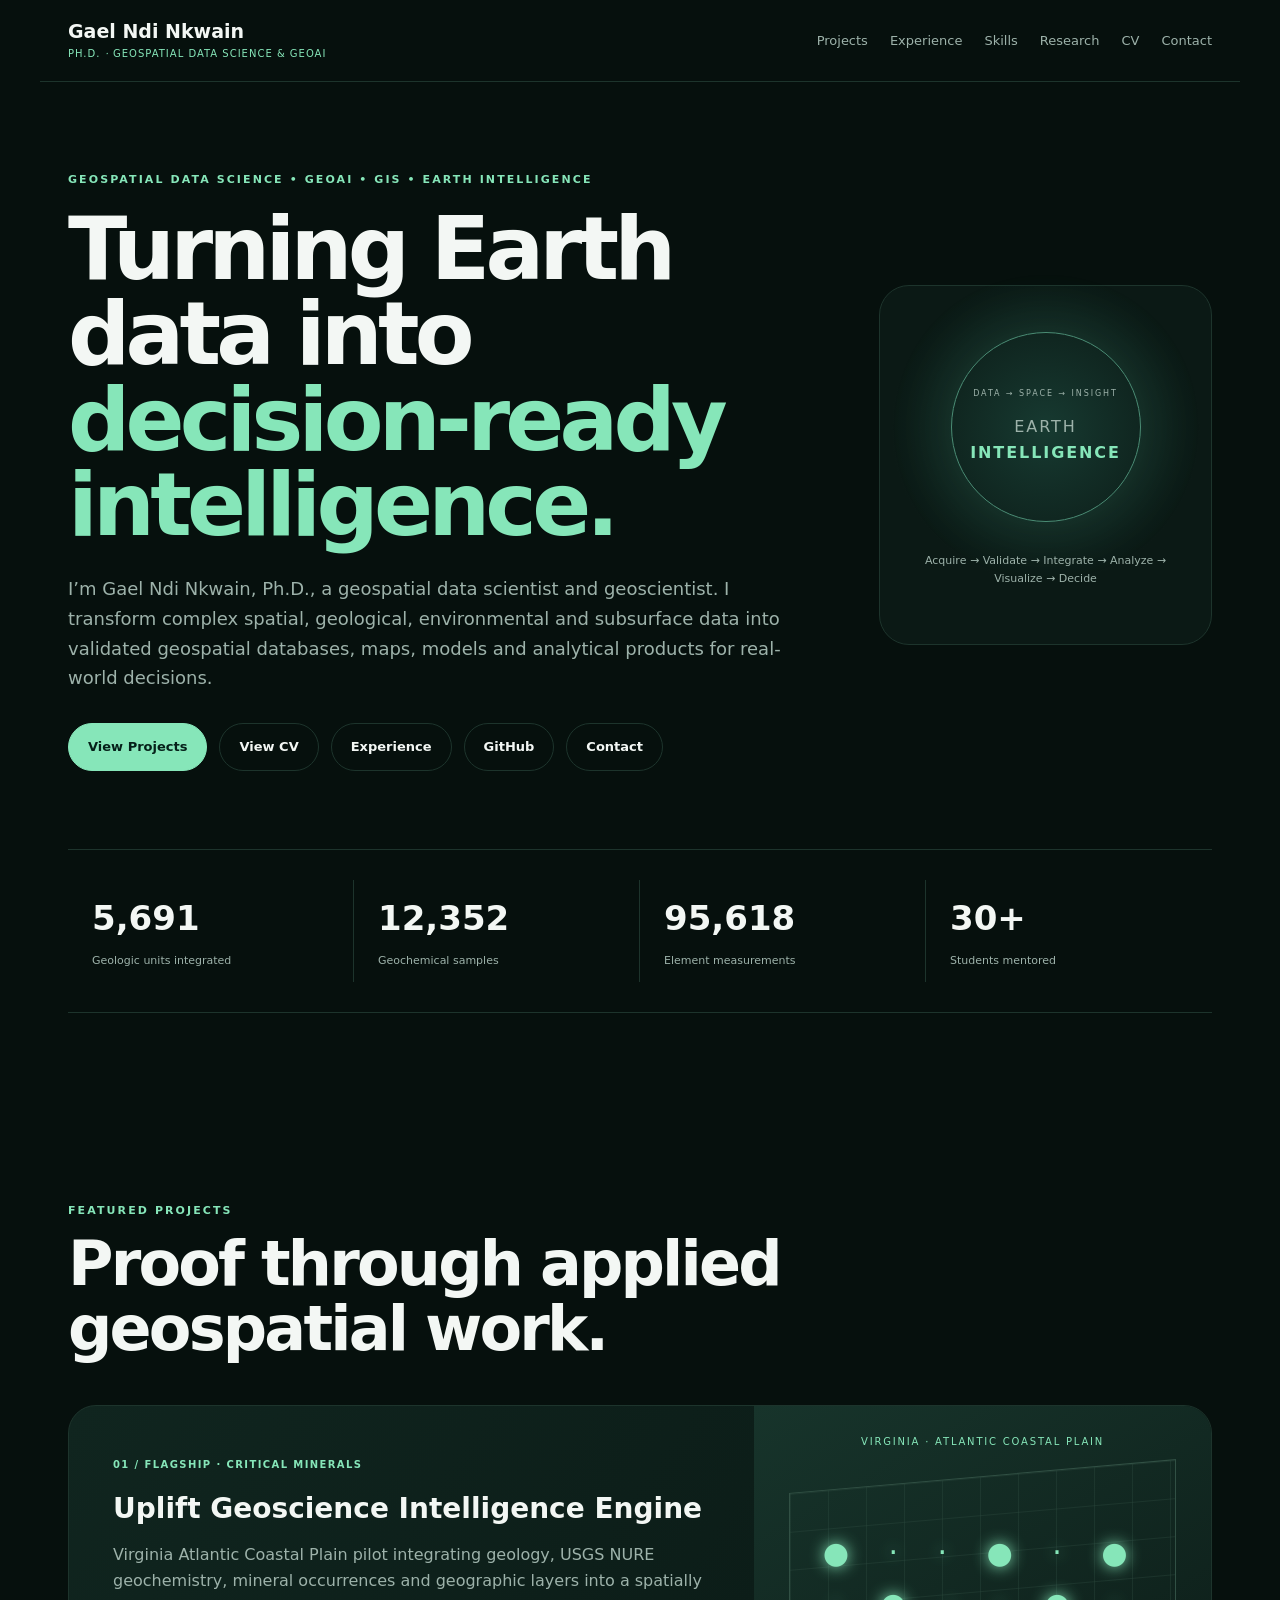
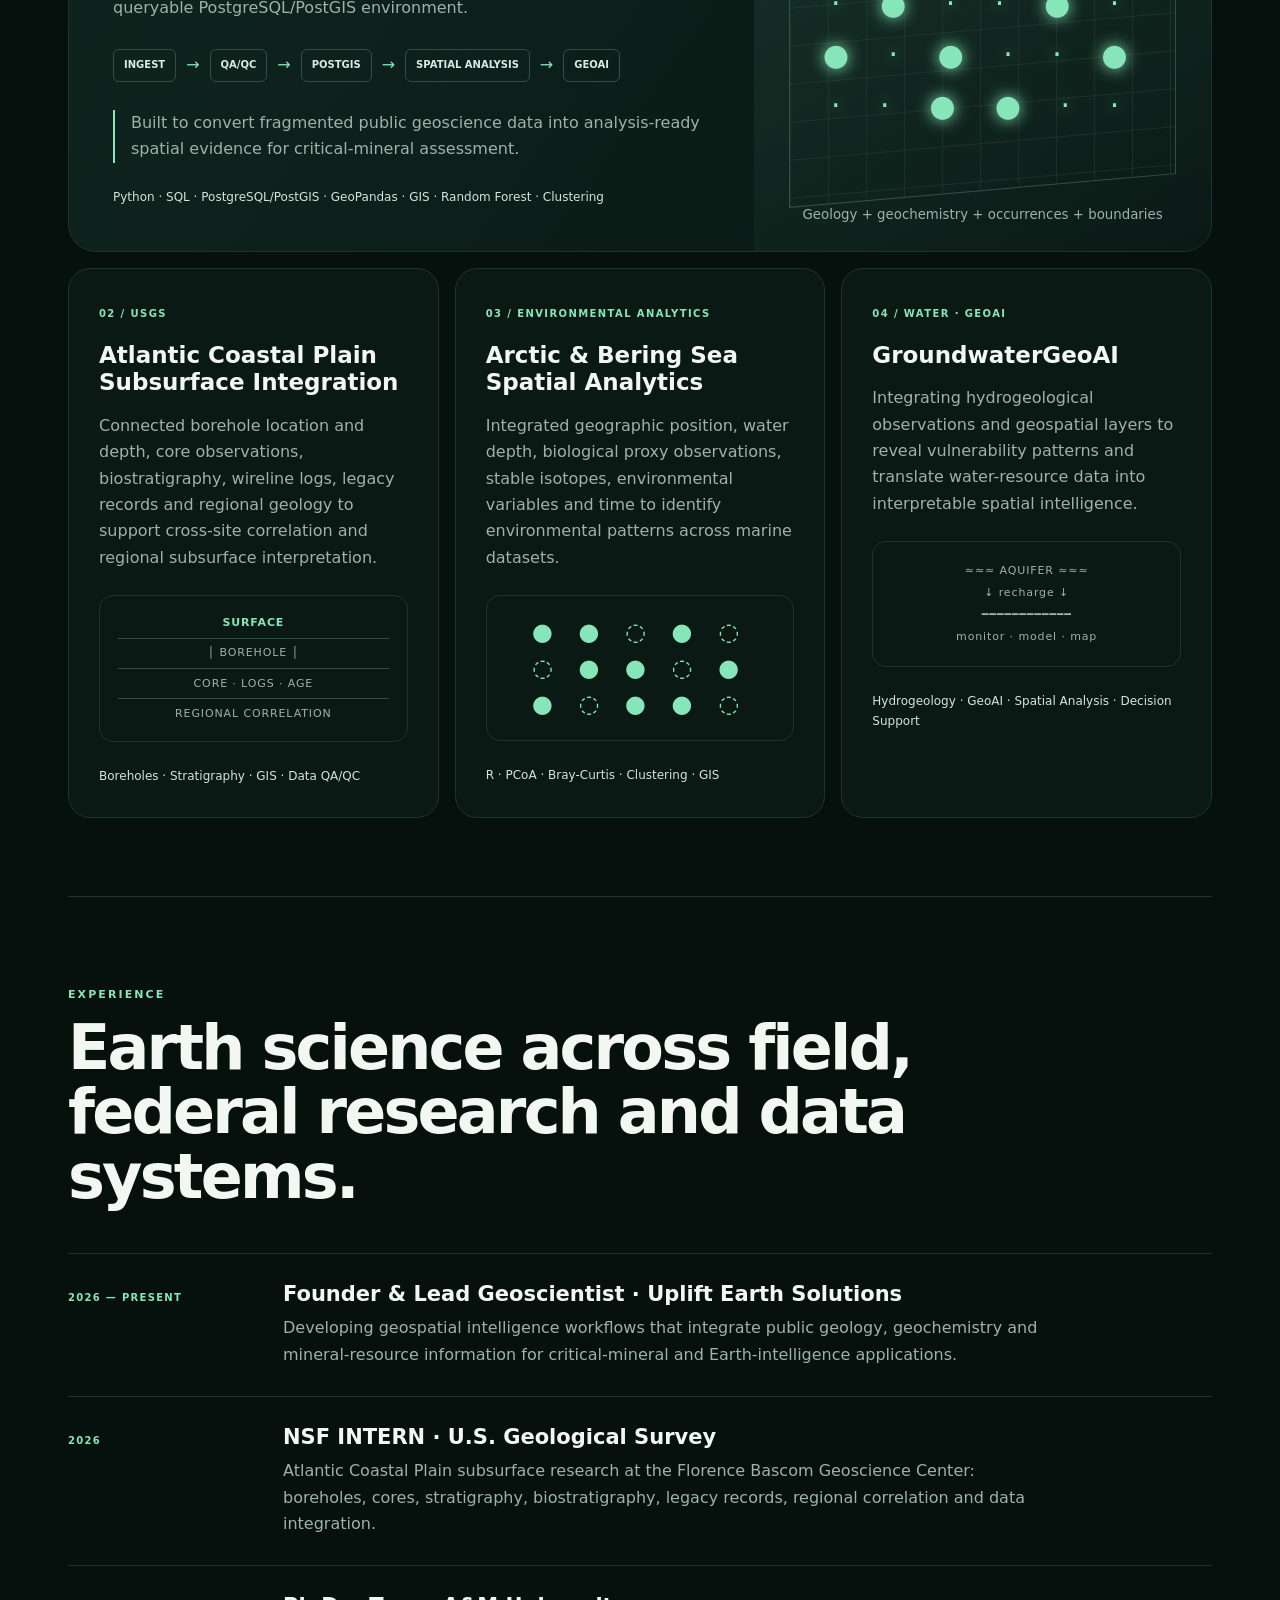
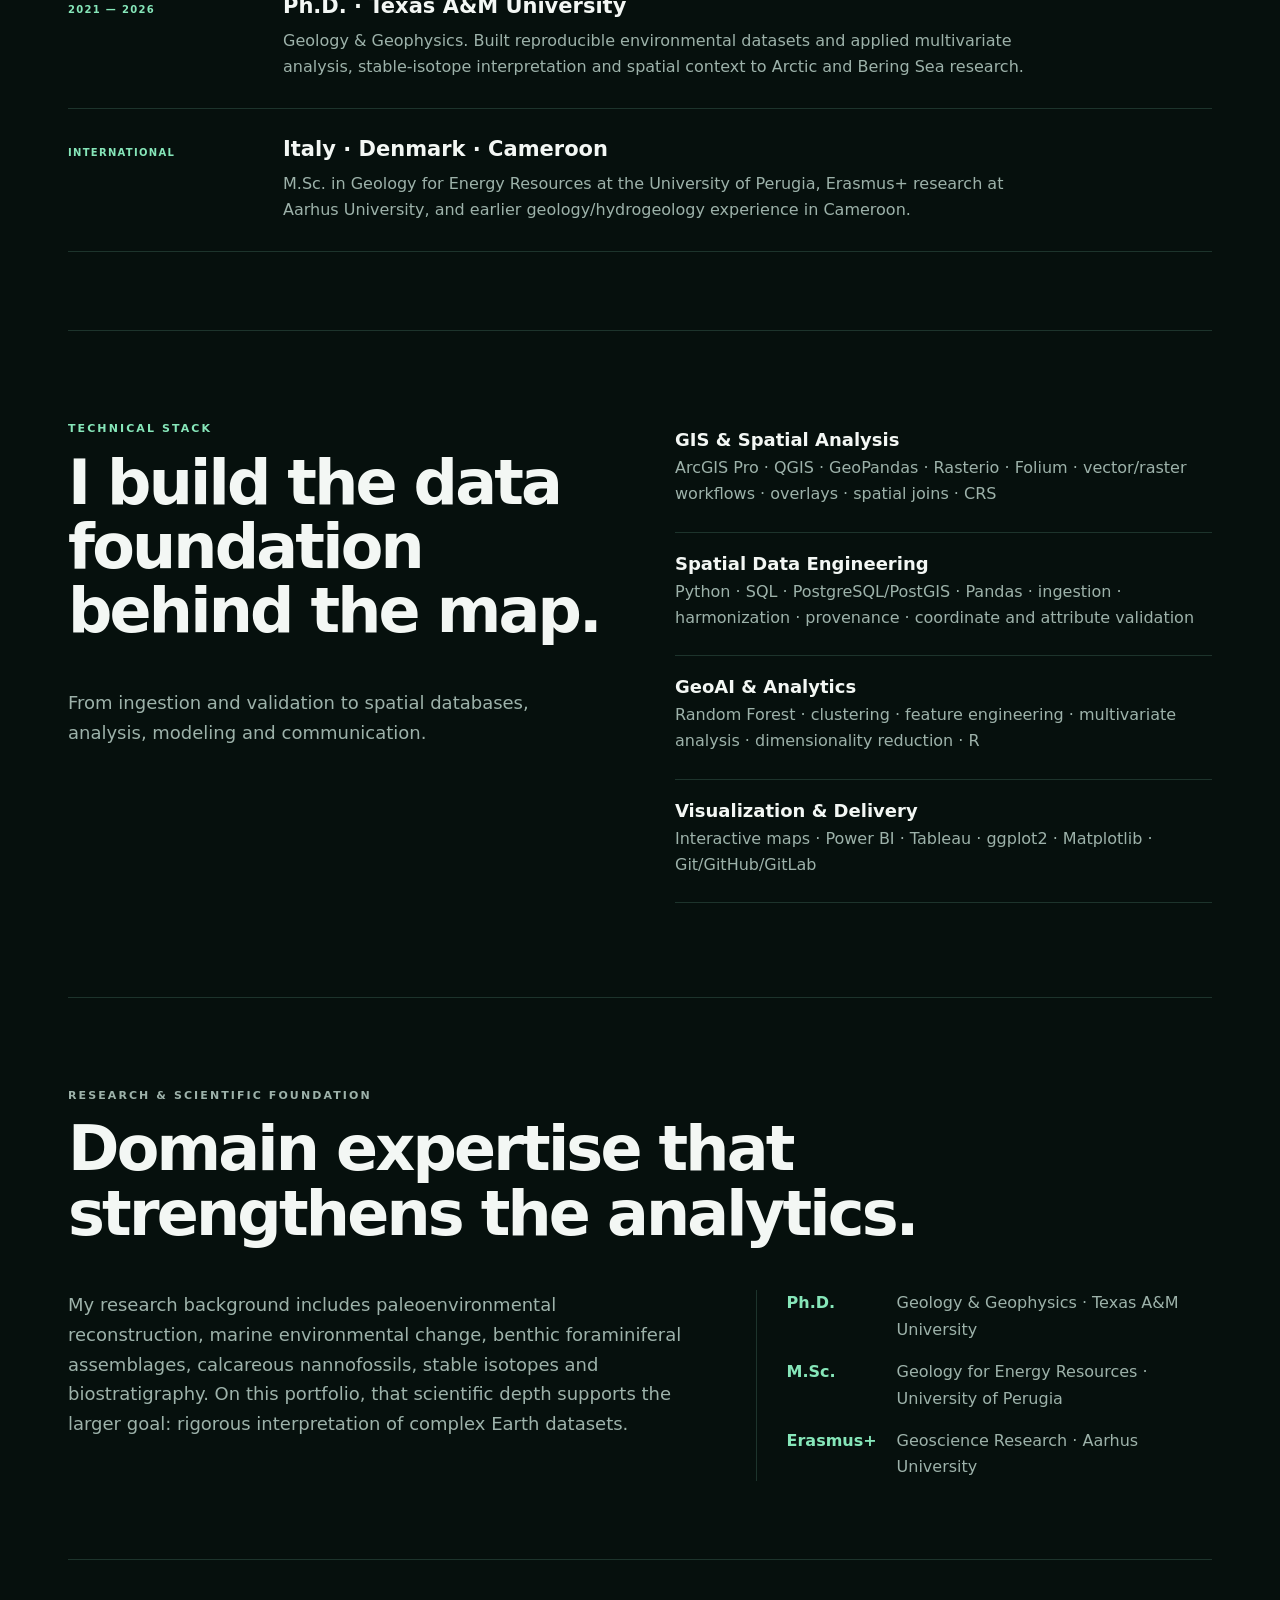
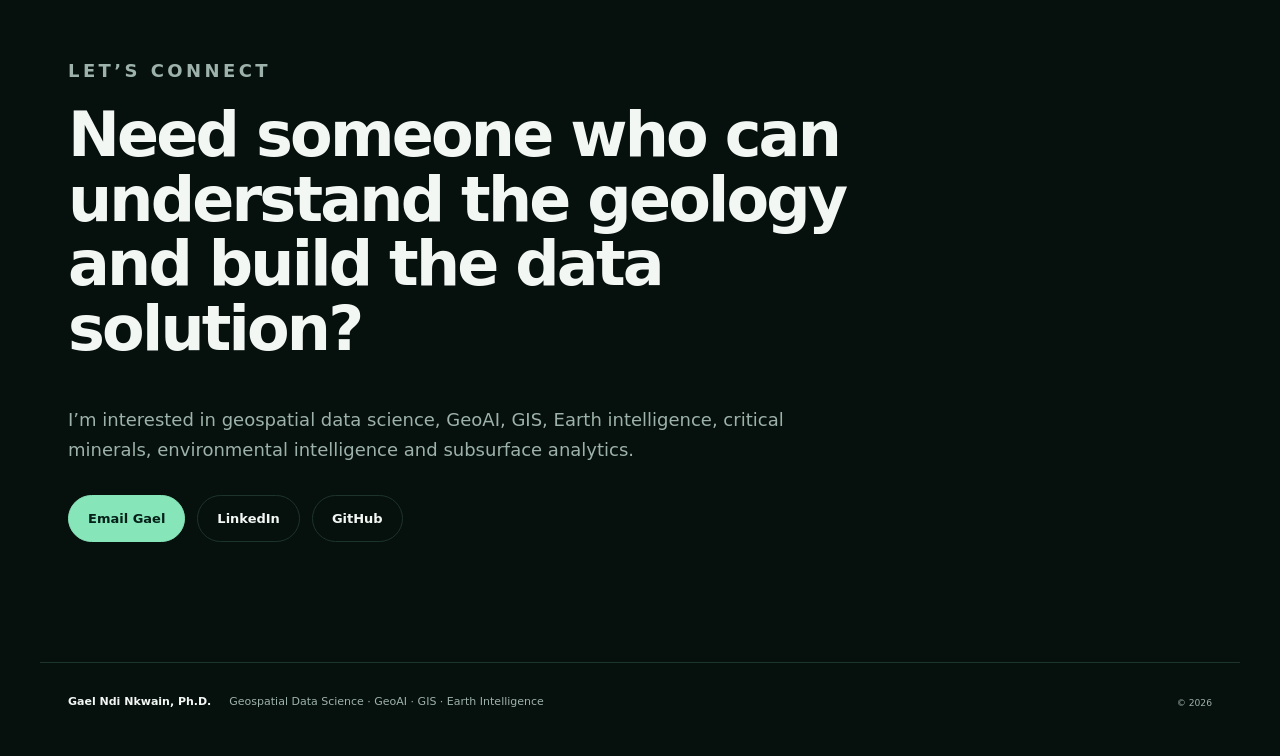
==== commit 6eb62dd6: "Add CV navigation and recruiter CTA" ====
--- a/index.html
+++ b/index.html
@@ -9,14 +9,14 @@
 <body>
 <header class="nav">
 <a class="brand" href="#top"><b>Gael Ndi Nkwain</b><span>Ph.D. <i>·</i> Geospatial Data Science & GeoAI</span></a>
-<nav><a href="#projects">Projects</a><a href="#experience">Experience</a><a href="#stack">Skills</a><a href="#research">Research</a><a href="#contact">Contact</a></nav>
+<nav><a href="#projects">Projects</a><a href="#experience">Experience</a><a href="#stack">Skills</a><a href="#research">Research</a><a href="cv.html">CV</a><a href="#contact">Contact</a></nav>
 </header>
 <main id="top">
 <section class="hero">
 <div><p class="eyebrow">GEOSPATIAL DATA SCIENCE • GEOAI • GIS • EARTH INTELLIGENCE</p>
 <h1>Turning Earth data into <span>decision-ready intelligence.</span></h1>
 <p class="lede">I’m Gael Ndi Nkwain, Ph.D., a geospatial data scientist and geoscientist. I transform complex spatial, geological, environmental and subsurface data into validated geospatial databases, maps, models and analytical products for real-world decisions.</p>
-<div class="actions"><a class="btn primary" href="#projects">View Projects</a><a class="btn" href="#experience">Experience</a><a class="btn" href="https://github.com/gaelndinkwain-lab">GitHub</a><a class="btn" href="#contact">Contact</a></div>
+<div class="actions"><a class="btn primary" href="#projects">View Projects</a><a class="btn" href="cv.html">View CV</a><a class="btn" href="#experience">Experience</a><a class="btn" href="https://github.com/gaelndinkwain-lab">GitHub</a><a class="btn" href="#contact">Contact</a></div>
 </div>
 <div class="pipeline"><div class="globe"><small>DATA → SPACE → INSIGHT</small>EARTH<br><b>INTELLIGENCE</b></div><p>Acquire → Validate → Integrate → Analyze → Visualize → Decide</p></div>
 </section>
